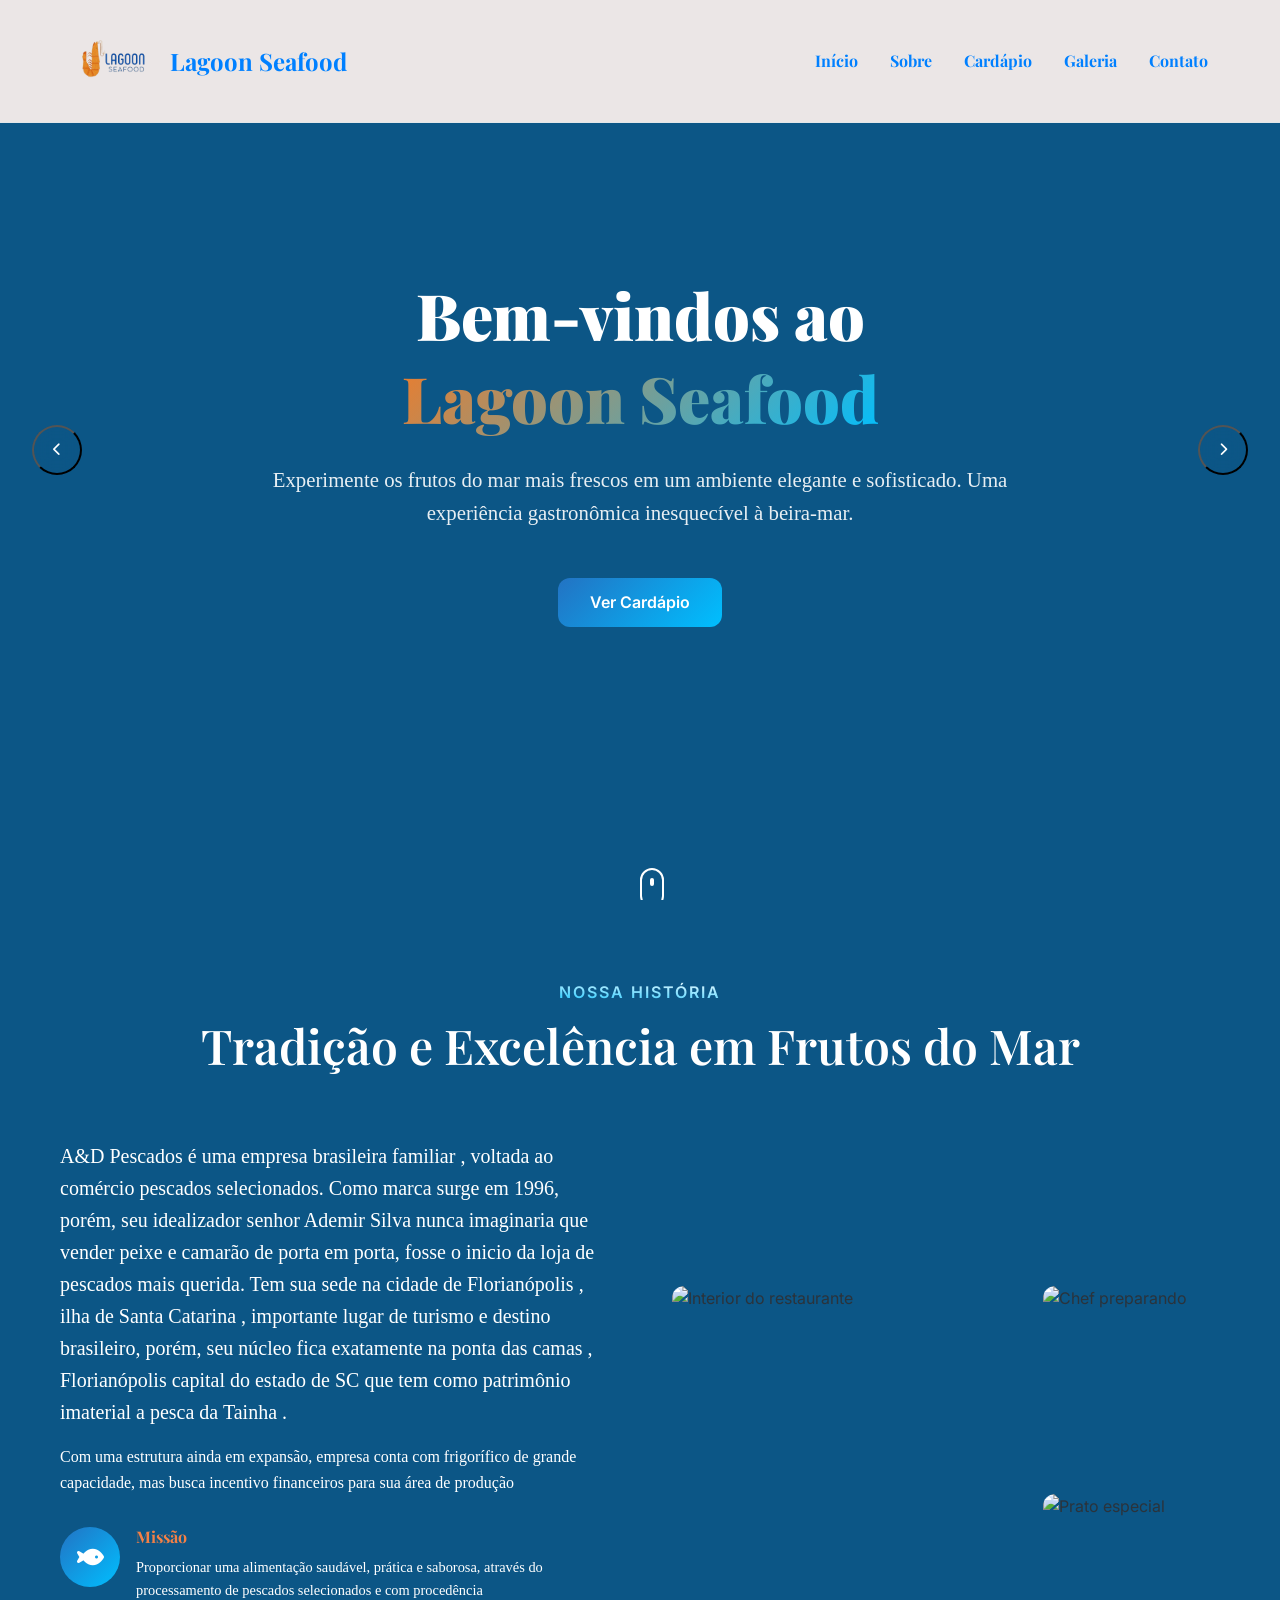
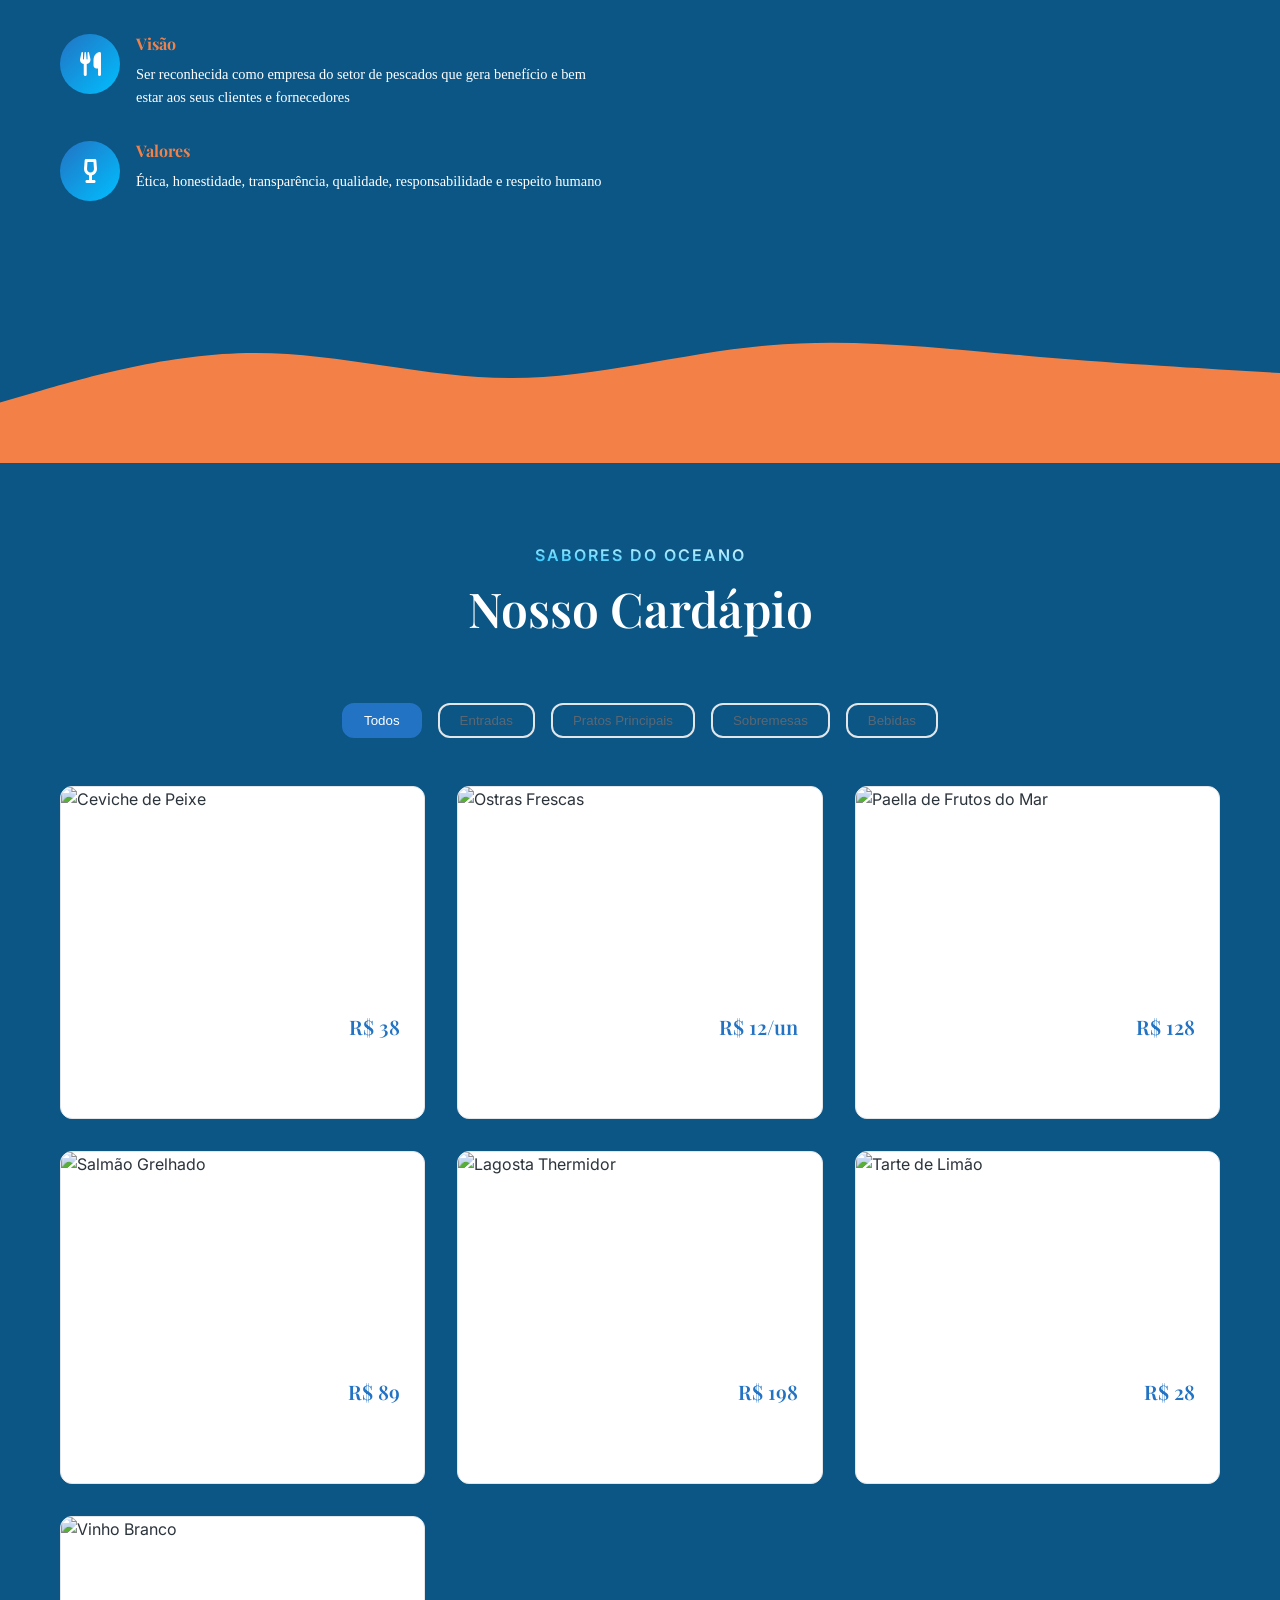
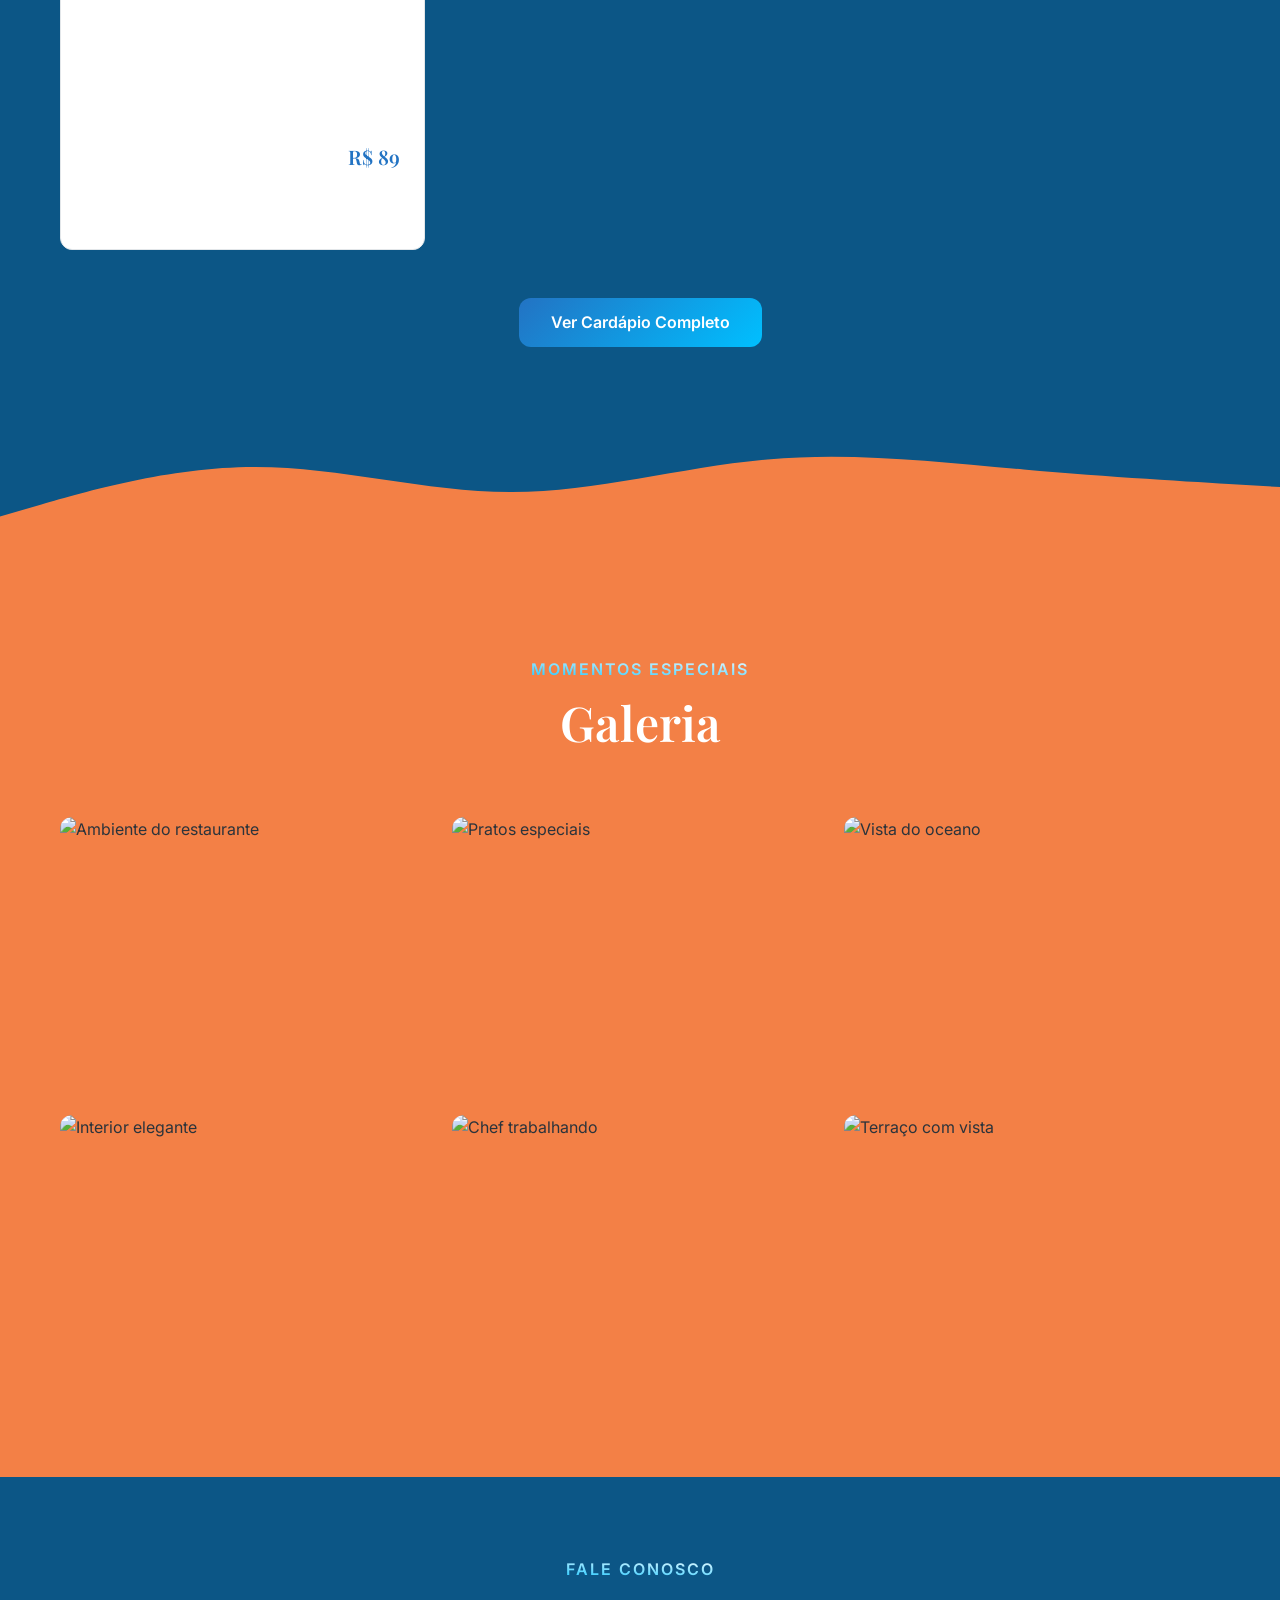
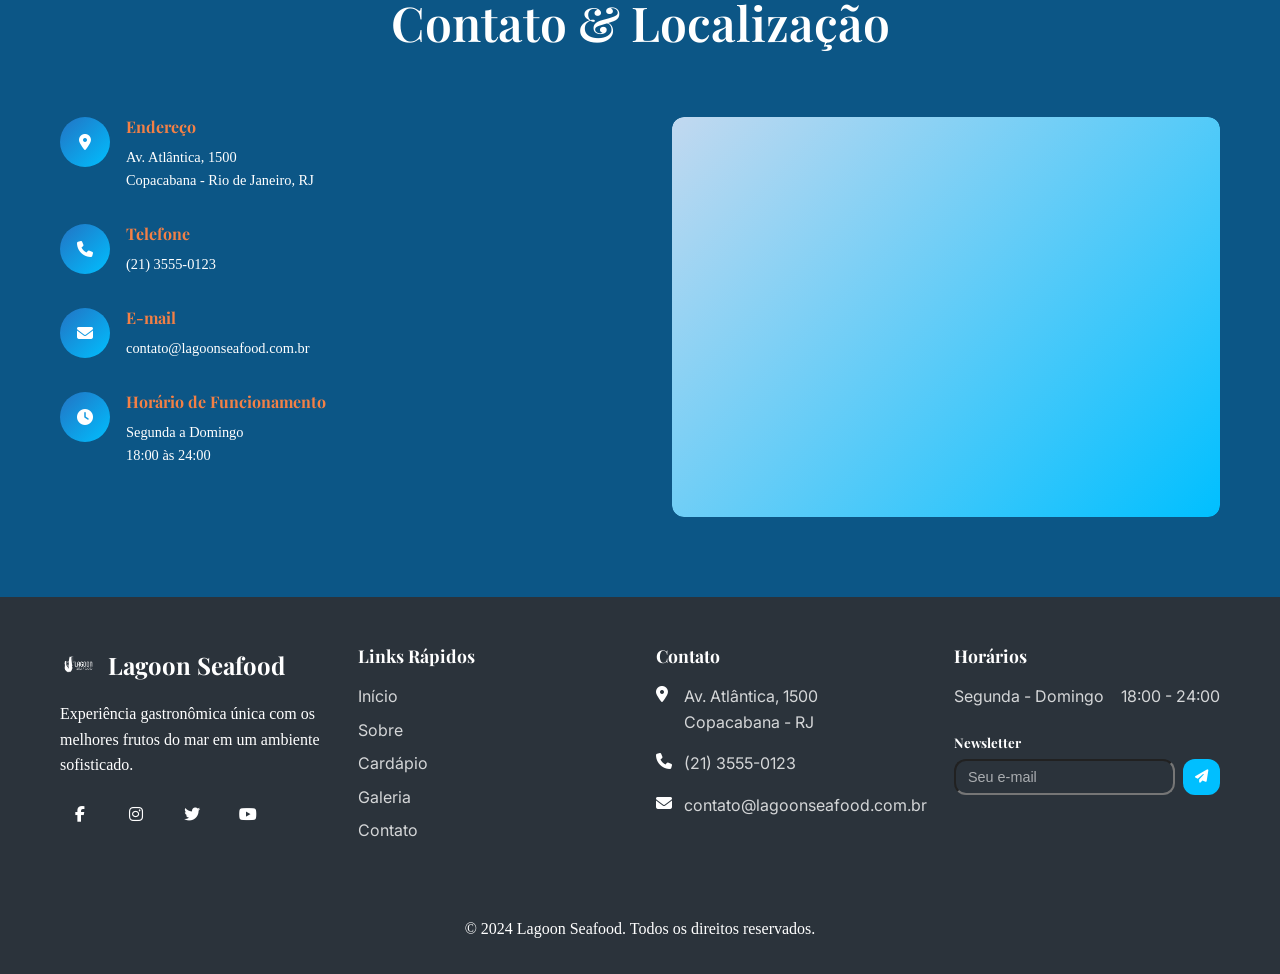
==== LagoonSeafood/index.html @ 52b64ce3 "Add files via upload" ====
<!DOCTYPE html>
<html lang="pt-BR">
<head>
    <meta charset="UTF-8">
    <meta name="viewport" content="width=device-width, initial-scale=1.0">
    <title>Lagoon Seafood - Restaurante de Frutos do Mar</title>
    <meta name="description" content="Lagoon Seafood - Os melhores frutos do mar frescos em um ambiente elegante e acolhedor.">
    
    <!-- Fonts -->
    <link rel="preconnect" href="https://fonts.googleapis.com">
    <link rel="preconnect" href="https://fonts.gstatic.com" crossorigin>
    <link href="https://fonts.googleapis.com/css2?family=Playfair+Display:wght@400;500;600;700&family=Inter:wght@300;400;500;600&display=swap" rel="stylesheet">
    
    <!-- Icons -->
    <link rel="stylesheet" href="https://cdnjs.cloudflare.com/ajax/libs/font-awesome/6.4.0/css/all.min.css">
    
    <!-- AOS Animation Library -->
    <link href="https://unpkg.com/aos@2.3.1/dist/aos.css" rel="stylesheet">
    
    <!-- Custom Styles -->
    <link rel="stylesheet" href="style.css">
</head>
<body>
    <!-- Loading Screen -->
    <div id="loading-screen">
        <div class="loading-content">
            <div class="loading-logo">
                <img src="LagoonLogo.png.png" alt="Lagoon Seafood">
            </div>
            <div class="loading-spinner"></div>
        </div>
    </div>

    <!-- Navigation -->
    <nav class="navbar" id="navbar">
        <div class="nav-container">
            <div class="nav-logo">
                <img src="LagoonLogo.png.png" alt="Lagoon Seafood">
                <span>Lagoon Seafood</span>
            </div>
            
            <ul class="nav-menu" id="nav-menu">
                <li class="nav-item">
                    <a href="#home" class="nav-link">Início</a>
                </li>
                <li class="nav-item">
                    <a href="#about" class="nav-link">Sobre</a>
                </li>
                <li class="nav-item">
                    <a href="#menu" class="nav-link">Cardápio</a>
                </li>
                <li class="nav-item">
                    <a href="#gallery" class="nav-link">Galeria</a>
                </li>
                <li class="nav-item">
                    <a href="#contact" class="nav-link">Contato</a>
                </li>
            
            </ul>
            
            <div class="hamburger" id="hamburger">
                <span class="bar"></span>
                <span class="bar"></span>
                <span class="bar"></span>
            </div>
        </div>
    </nav>

    <!-- Hero Section -->
    <section id="home" class="hero">
        <div class="hero-carousel">
            <div class="carousel-container">
              
                <div class="carousel-slide">
                    <div class="hero-bg" style="background-image: url('https://images.unsplash.com/photo-1519708227418-c8fd9a32b7a2?ixlib=rb-1.2.1&auto=format&fit=crop&w=1350&q=80')"></div>
                    <div class="hero-overlay"></div>
                </div>
                <div class="carousel-slide">
                    <div class="hero-bg" style="background-image: url('https://images.unsplash.com/photo-1414235077428-338989a2e8c0?ixlib=rb-4.0.3&auto=format&fit=crop&w=1920&q=80')"></div>
                    <div class="hero-overlay"></div>
                </div>
            </div>
            
            <div class="carousel-controls">
                <button class="carousel-btn prev-btn" id="prev-btn">
                    <i class="fas fa-chevron-left"></i>
                </button>
                <button class="carousel-btn next-btn" id="next-btn">
                    <i class="fas fa-chevron-right"></i>
                </button>
            </div>
            
            <div class="carousel-indicators">
                <span class="indicator active" data-slide="0"></span>
                <span class="indicator" data-slide="1"></span>
                <span class="indicator" data-slide="2"></span>
            </div>
        </div>
        
        <div class="hero-content">
            <div class="hero-text" data-aos="fade-up" data-aos-delay="200">
                <h1>Bem-vindos ao<br><span class="accent">Lagoon Seafood</span></h1>
                <p>Experimente os frutos do mar mais frescos em um ambiente elegante e sofisticado. Uma experiência gastronômica inesquecível à beira-mar.</p>
                <div class="hero-buttons">
                    <a href="#menu" class="btn btn-primary">Ver Cardápio</a>
                    </div>
            </div>
        </div>
        
        <div class="scroll-indicator" data-aos="fade-up" data-aos-delay="800">
            <div class="scroll-mouse">
                <div class="scroll-wheel"></div>
            </div>
        </div>
    </section>

    <!-- About Section -->
    <section id="about" class="about-section">
        <div class="container">
            <div class="section-header" data-aos="fade-up">
                <span class="section-subtitle">Nossa História</span>
                <h2>Tradição e Excelência em Frutos do Mar</h2>
            </div>
            
            <div class="about-content">
                <div class="about-text" data-aos="fade-right">
                    <p class="lead">A&D Pescados é uma empresa brasileira familiar , voltada ao comércio pescados
selecionados. Como marca surge em 1996, porém, seu idealizador senhor Ademir
Silva nunca imaginaria que vender peixe e camarão de porta em porta, fosse o
inicio da loja de pescados mais querida. Tem sua sede na cidade de Florianópolis ,
ilha de Santa Catarina , importante lugar de turismo e destino brasileiro, porém,
seu núcleo fica exatamente na ponta das camas , Florianópolis capital do estado de
SC que tem como patrimônio imaterial a pesca da Tainha .</p>
                    
                    <p>Com uma estrutura ainda em expansão, empresa conta com frigorífico de grande
capacidade, mas busca incentivo financeiros para sua área de produção</p>
                    
                    <div class="about-features">
                        <div class="feature-item">
                            <div class="feature-icon">
                                <i class="fas fa-fish"></i>
                            </div>
                            <div class="feature-content">
                                <h4>Missão</h4>
                                <p>Proporcionar uma alimentação saudável, prática e saborosa, através do processamento de pescados
selecionados e com procedência</p>
                            </div>
                        </div>

                        
                        
                        <div class="feature-item">
                            <div class="feature-icon">
                                <i class="fas fa-utensils"></i>
                            </div>
                            <div class="feature-content">
                                <h4>Visão</h4>
                                <p>Ser reconhecida como empresa do setor de pescados que gera benefício e bem estar aos seus clientes e
fornecedores</p>
                            </div>
                        </div>
                        
                        <div class="feature-item">
                            <div class="feature-icon">
                                <i class="fas fa-wine-glass-alt"></i>
                            </div>
                            <div class="feature-content">
                                <h4>Valores</h4>
                                <p>Ética, honestidade, transparência, qualidade, responsabilidade e respeito humano</p>
                            </div>
                        </div>
                    </div>
                </div>
                
                
                <div class="about-images" data-aos="fade-left">
                    <div class="image-grid">
                        <div class="image-item large">
                            <img src="https://images.unsplash.com/photo-1517248135467-4c7edcad34c4?ixlib=rb-4.0.3&auto=format&fit=crop&w=600&q=80" alt="Interior do restaurante">
                        </div>
                        <div class="image-item">
                            <img src="https://images.unsplash.com/photo-1571091718767-18b5b1457add?ixlib=rb-4.0.3&auto=format&fit=crop&w=400&q=80" alt="Chef preparando">
                        </div>
                        <div class="image-item">
                            <img src="https://images.unsplash.com/photo-1544025162-d76694265947?ixlib=rb-4.0.3&auto=format&fit=crop&w=400&q=80" alt="Prato especial">
                        </div>
                    </div>
                </div>
            </div>
        </div>
    </section>


    <div class="wave-container">
    <svg xmlns="http://www.w3.org/2000/svg" viewBox="0 0 1440 320" preserveAspectRatio="none">
        <path fill="#0c5686" fill-opacity="1" d="M0,192L48,197.3C96,203,192,213,288,229.3C384,245,480,267,576,250.7C672,235,768,181,864,181.3C960,181,1056,235,1152,234.7C1248,235,1344,181,1392,154.7L1440,128L1440,320L1392,320C1344,320,1248,320,1152,320C1056,320,960,320,864,320C768,320,672,320,576,320C480,320,384,320,288,320C192,320,96,320,48,320L0,320Z"></path>
    </svg>
</div>
    <!-- Menu Section -->
    <section id="menu" class="menu-section">
        <div class="container">
            <div class="section-header" data-aos="fade-up">
                <span class="section-subtitle">Sabores do Oceano</span>
                <h2>Nosso Cardápio</h2>
            </div>
            
            <div class="menu-filters" data-aos="fade-up" data-aos-delay="200">
                <button class="filter-btn active" data-filter="all">Todos</button>
                <button class="filter-btn" data-filter="appetizers">Entradas</button>
                <button class="filter-btn" data-filter="mains">Pratos Principais</button>
                <button class="filter-btn" data-filter="desserts">Sobremesas</button>
                <button class="filter-btn" data-filter="drinks">Bebidas</button>
            </div>
            
            <div class="menu-grid" id="menu-grid">
                <!-- Entradas -->
                <div class="menu-item" data-category="appetizers" data-aos="fade-up">
                    <div class="menu-image">
                        <img src="https://images.unsplash.com/photo-1565299624946-b28f40a0ca4b?ixlib=rb-4.0.3&auto=format&fit=crop&w=400&q=80" alt="Ceviche de Peixe">
                    </div>
                    <div class="menu-content">
                        <div class="menu-header">
                            <h3>Ceviche de Peixe</h3>
                            <span class="price">R$ 38</span>
                        </div>
                        <p>Peixe fresco marinado em limão, cebola roxa, pimenta e coentro</p>
                    </div>
                </div>
                
                <div class="menu-item" data-category="appetizers" data-aos="fade-up" data-aos-delay="100">
                    <div class="menu-image">
                        <img src="https://images.unsplash.com/photo-1559847844-5315695dadae?ixlib=rb-4.0.3&auto=format&fit=crop&w=400&q=80" alt="Ostras Frescas">
                    </div>
                    <div class="menu-content">
                        <div class="menu-header">
                            <h3>Ostras Frescas</h3>
                            <span class="price">R$ 12/un</span>
                        </div>
                        <p>Ostras selecionadas servidas com molho mignonette e limão</p>
                    </div>
                </div>
                
                <!-- Pratos Principais -->
                <div class="menu-item" data-category="mains" data-aos="fade-up" data-aos-delay="200">
                    <div class="menu-image">
                        <img src="https://images.unsplash.com/photo-1558618047-3c8c76ca7d13?ixlib=rb-4.0.3&auto=format&fit=crop&w=400&q=80" alt="Paella de Frutos do Mar">
                    </div>
                    <div class="menu-content">
                        <div class="menu-header">
                            <h3>Paella de Frutos do Mar</h3>
                            <span class="price">R$ 128</span>
                        </div>
                        <p>Arroz bomba com camarões, lulas, mexilhões e açafrão</p>
                    </div>
                </div>
                
                <div class="menu-item" data-category="mains" data-aos="fade-up" data-aos-delay="300">
                    <div class="menu-image">
                        <img src="https://images.unsplash.com/photo-1535399831218-d5bd36d1a6b3?ixlib=rb-4.0.3&auto=format&fit=crop&w=400&q=80" alt="Salmão Grelhado">
                    </div>
                    <div class="menu-content">
                        <div class="menu-header">
                            <h3>Salmão Grelhado</h3>
                            <span class="price">R$ 89</span>
                        </div>
                        <p>Salmão fresco grelhado com risotto de limão siciliano e aspargos</p>
                    </div>
                </div>
                
                <div class="menu-item" data-category="mains" data-aos="fade-up" data-aos-delay="400">
                    <div class="menu-image">
                        <img src="https://images.unsplash.com/photo-1632778149955-e80f8ceca2e8?ixlib=rb-4.0.3&auto=format&fit=crop&w=400&q=80" alt="Lagosta Thermidor">
                    </div>
                    <div class="menu-content">
                        <div class="menu-header">
                            <h3>Lagosta Thermidor</h3>
                            <span class="price">R$ 198</span>
                        </div>
                        <p>Lagosta gratinada com molho cremoso de conhaque e queijo gruyère</p>
                    </div>
                </div>
                
                <!-- Sobremesas -->
                <div class="menu-item" data-category="desserts" data-aos="fade-up" data-aos-delay="500">
                    <div class="menu-image">
                        <img src="https://images.unsplash.com/photo-1551024506-0bccd828d307?ixlib=rb-4.0.3&auto=format&fit=crop&w=400&q=80" alt="Tarte de Limão">
                    </div>
                    <div class="menu-content">
                        <div class="menu-header">
                            <h3>Tarte de Limão</h3>
                            <span class="price">R$ 28</span>
                        </div>
                        <p>Torta crocante com creme de limão e merengue italiano</p>
                    </div>
                </div>
                
                <!-- Bebidas -->
                <div class="menu-item" data-category="drinks" data-aos="fade-up" data-aos-delay="600">
                    <div class="menu-image">
                        <img src="https://images.unsplash.com/photo-1587223962930-cb7f31384c19?ixlib=rb-4.0.3&auto=format&fit=crop&w=400&q=80" alt="Vinho Branco">
                    </div>
                    <div class="menu-content">
                        <div class="menu-header">
                            <h3>Vinho Branco Seleção</h3>
                            <span class="price">R$ 89</span>
                        </div>
                        <p>Seleção especial de vinhos brancos que harmonizam perfeitamente</p>
                    </div>
                </div>
            </div>
            
            <div class="menu-cta" data-aos="fade-up" data-aos-delay="700">
                <a href="#" class="btn btn-primary">Ver Cardápio Completo</a>
            </div>
        </div>
    </section>

     <!-- Ondas no final do site (antes do footer) -->
<div class="wave-container">
    <svg xmlns="http://www.w3.org/2000/svg" viewBox="0 0 1440 320" preserveAspectRatio="none">
        <path fill="#0c5686" fill-opacity="1" d="M0,192L48,197.3C96,203,192,213,288,229.3C384,245,480,267,576,250.7C672,235,768,181,864,181.3C960,181,1056,235,1152,234.7C1248,235,1344,181,1392,154.7L1440,128L1440,320L1392,320C1344,320,1248,320,1152,320C1056,320,960,320,864,320C768,320,672,320,576,320C480,320,384,320,288,320C192,320,96,320,48,320L0,320Z"></path>
    </svg>
</div>

    <!-- Gallery Section -->
    <section id="gallery" class="gallery-section">
        <div class="container">
            <div class="section-header" data-aos="fade-up">
                <span class="section-subtitle">Momentos Especiais</span>
                <h2>Galeria</h2>
            </div>
            
            <div class="gallery-grid" data-aos="fade-up" data-aos-delay="200">
                <div class="gallery-item" data-aos="zoom-in" data-aos-delay="100">
                    <img src="https://images.unsplash.com/photo-1414235077428-338989a2e8c0?ixlib=rb-4.0.3&auto=format&fit=crop&w=400&q=80" alt="Ambiente do restaurante">
                    <div class="gallery-overlay">
                        <i class="fas fa-search-plus"></i>
                    </div>
                </div>
                
                <div class="gallery-item" data-aos="zoom-in" data-aos-delay="200">
                    <img src="https://images.unsplash.com/photo-1551218808-94e220e084d2?ixlib=rb-4.0.3&auto=format&fit=crop&w=400&q=80" alt="Pratos especiais">
                    <div class="gallery-overlay">
                        <i class="fas fa-search-plus"></i>
                    </div>
                </div>
                
                <div class="gallery-item" data-aos="zoom-in" data-aos-delay="300">
                    <img src="https://images.unsplash.com/photo-1559329007-40df8cd54bbd?ixlib=rb-4.0.3&auto=format&fit=crop&w=400&q=80" alt="Vista do oceano">
                    <div class="gallery-overlay">
                        <i class="fas fa-search-plus"></i>
                    </div>
                </div>
                
                <div class="gallery-item" data-aos="zoom-in" data-aos-delay="400">
                    <img src="https://images.unsplash.com/photo-1517248135467-4c7edcad34c4?ixlib=rb-4.0.3&auto=format&fit=crop&w=400&q=80" alt="Interior elegante">
                    <div class="gallery-overlay">
                        <i class="fas fa-search-plus"></i>
                    </div>
                </div>
                
                <div class="gallery-item" data-aos="zoom-in" data-aos-delay="500">
                    <img src="https://images.unsplash.com/photo-1544025162-d76694265947?ixlib=rb-4.0.3&auto=format&fit=crop&w=400&q=80" alt="Chef trabalhando">
                    <div class="gallery-overlay">
                        <i class="fas fa-search-plus"></i>
                    </div>
                </div>
                
                <div class="gallery-item" data-aos="zoom-in" data-aos-delay="600">
                    <img src="https://images.unsplash.com/photo-1571091718767-18b5b1457add?ixlib=rb-4.0.3&auto=format&fit=crop&w=400&q=80" alt="Terraço com vista">
                    <div class="gallery-overlay">
                        <i class="fas fa-search-plus"></i>
                    </div>
                </div>
            </div>
        </div>
    </section>

    <!-- Contact & Reservation Section -->
    <section id="contact" class="contact-section">
        <div class="container">
            <div class="section-header" data-aos="fade-up">
                <span class="section-subtitle">Fale Conosco</span>
                <h2>Contato & Localização</h2>
            </div>
            
            <div class="contact-content">
                <div class="contact-info" data-aos="fade-right">
                    <div class="info-item">
                        <div class="info-icon">
                            <i class="fas fa-map-marker-alt"></i>
                        </div>
                        <div class="info-content">
                            <h4>Endereço</h4>
                            <p>Av. Atlântica, 1500<br>Copacabana - Rio de Janeiro, RJ</p>
                        </div>
                    </div>
                    
                    <div class="info-item">
                        <div class="info-icon">
                            <i class="fas fa-phone"></i>
                        </div>
                        <div class="info-content">
                            <h4>Telefone</h4>
                            <p>(21) 3555-0123</p>
                        </div>
                    </div>
                    
                    <div class="info-item">
                        <div class="info-icon">
                            <i class="fas fa-envelope"></i>
                        </div>
                        <div class="info-content">
                            <h4>E-mail</h4>
                            <p>contato@lagoonseafood.com.br</p>
                        </div>
                    </div>
                    
                    <div class="info-item">
                        <div class="info-icon">
                            <i class="fas fa-clock"></i>
                        </div>
                        <div class="info-content">
                            <h4>Horário de Funcionamento</h4>
                            <p>Segunda a Domingo<br>18:00 às 24:00</p>
                        </div>
                    </div>
                </div>
                
                <div class="contact-map" data-aos="fade-left">
                    <div id="map"></div>
                </div>
            </div>
        </div>
    </section>


    <!-- Footer -->
    <footer class="footer">
        <div class="container">
            <div class="footer-content">
                <div class="footer-section">
                    <div class="footer-logo">
                        <img src="LagoonLogo.png.png" alt="Lagoon Seafood">
                        <span>Lagoon Seafood</span>
                    </div>
                    <p>Experiência gastronômica única com os melhores frutos do mar em um ambiente sofisticado.</p>
                    <div class="social-links">
                        <a href="#" class="social-link"><i class="fab fa-facebook-f"></i></a>
                        <a href="#" class="social-link"><i class="fab fa-instagram"></i></a>
                        <a href="#" class="social-link"><i class="fab fa-twitter"></i></a>
                        <a href="#" class="social-link"><i class="fab fa-youtube"></i></a>
                    </div>
                </div>
                
                <div class="footer-section">
                    <h4>Links Rápidos</h4>
                    <ul>
                        <li><a href="#home">Início</a></li>
                        <li><a href="#about">Sobre</a></li>
                        <li><a href="#menu">Cardápio</a></li>
                        <li><a href="#gallery">Galeria</a></li>
                        <li><a href="#contact">Contato</a></li>
                    </ul>
                </div>
                
                <div class="footer-section">
                    <h4>Contato</h4>
                    <div class="contact-item">
                        <i class="fas fa-map-marker-alt"></i>
                        <span>Av. Atlântica, 1500<br>Copacabana - RJ</span>
                    </div>
                    <div class="contact-item">
                        <i class="fas fa-phone"></i>
                        <span>(21) 3555-0123</span>
                    </div>
                    <div class="contact-item">
                        <i class="fas fa-envelope"></i>
                        <span>contato@lagoonseafood.com.br</span>
                    </div>
                </div>
                
                <div class="footer-section">
                    <h4>Horários</h4>
                    <div class="hours-item">
                        <span class="day">Segunda - Domingo</span>
                        <span class="time">18:00 - 24:00</span>
                    </div>
                    <div class="newsletter">
                        <h5>Newsletter</h5>
                        <form class="newsletter-form">
                            <input type="email" placeholder="Seu e-mail">
                            <button type="submit"><i class="fas fa-paper-plane"></i></button>
                        </form>
                    </div>
                </div>
            </div>
            
            <div class="footer-bottom">
                <p>&copy; 2024 Lagoon Seafood. Todos os direitos reservados.</p>
            </div>
        </div>
    </footer>

    <!-- Lightbox Modal -->
    <div id="lightbox-modal" class="lightbox-modal">
        <div class="lightbox-content">
            <span class="lightbox-close">&times;</span>
            <img id="lightbox-image" src="" alt="">
            <div class="lightbox-nav">
                <button class="lightbox-prev">&#10094;</button>
                <button class="lightbox-next">&#10095;</button>
            </div>
        </div>
    </div>

    <!-- Scripts -->
    <script src="https://unpkg.com/aos@2.3.1/dist/aos.js"></script>
    <script src="script.js"></script>
    
</body>
</html>
---- LagoonSeafood/style.css ----
/* CSS Custom Properties */
:root {
    /* Colors */
    --primary: 210 70% 45%; /* Deep Ocean Blue */
    --primary-dark: 210 80% 35%;
    --primary-light: 210 60% 85%;
    --secondary: 195 100% 50%; /* Aqua */
    --accent: 25 85% 55%; /* Coral */
    --background: 210 11% 98%; /* #F5F7FA */
    --surface: 0 0% 100%; /* Pure White */
    --text-primary: 210 15% 20%; /* Dark Blue Gray */
    --text-secondary: 210 10% 40%;
    --text-muted: 210 8% 60%;
    --border: 210 15% 90%;
    --shadow: 210 25% 15%;
    
    /* Typography */
    --font-primary: 'Playfair Display', serif;
    --font-secondary: 'Inter', sans-serif;
    
    /* Spacing */
    --container-max-width: 1200px;
    --section-padding: 80px;
    --border-radius: 12px;
    --border-radius-lg: 24px;
    
    /* Transitions */
    --transition: all 0.3s cubic-bezier(0.4, 0, 0.2, 1);
    --transition-slow: all 0.6s cubic-bezier(0.4, 0, 0.2, 1);
    
    /* Shadows */
    --shadow-sm: 0 2px 8px hsla(var(--shadow), 0.1);
    --shadow-md: 0 4px 16px hsla(var(--shadow), 0.15);
    --shadow-lg: 0 8px 32px hsla(var(--shadow), 0.2);
    --shadow-xl: 0 16px 64px hsla(var(--shadow), 0.25);
}

/* Reset and Base Styles */
* {
    margin: 0;
    padding: 0;
    box-sizing: border-box;
}

html {
    scroll-behavior: smooth;
    font-size: 16px;
}

body {
    font-family: var(--font-secondary);
    line-height: 1.6;
    color: hsl(var(--text-primary));
    background-color: hsl(var(--background));
    overflow-x: hidden;
}

.container {
    max-width: var(--container-max-width);
    margin: 0 auto;
    padding: 0 20px;
}

/* Typography */
h1, h2, h3, h4, h5, h6 {
    font-family: var(--font-primary);
    line-height: 1.3;
    color: white;
    margin-bottom: 1rem;
}

h1 {
    font-size: clamp(2.5rem, 5vw, 4rem);
    font-weight: 1000;
}

h2 {
    font-size: clamp(2rem, 4vw, 3rem);
    font-weight: 600;
}

h3 {
    font-size: clamp(1.5rem, 3vw, 2rem);
    font-weight: 600;
}

p {
    margin-bottom: 1rem;
    color: white;
    font-family: sadi sans;

}

.lead {
    font-size: 1.25rem;
    font-weight: 500;
    color: white;
}

/* Buttons */
.btn {
    display: inline-flex;
    align-items: center;
    justify-content: center;
    padding: 12px 32px;
    border: none;
    border-radius: var(--border-radius);
    font-weight: 600;
    text-decoration: none;
    text-align: center;
    cursor: pointer;
    transition: var(--transition);
    position: relative;
    overflow: hidden;
    min-width: 140px;
}

.btn-primary {
    background: linear-gradient(135deg, hsl(var(--primary)) 0%, hsl(var(--secondary)) 100%);
    color: white;
    box-shadow: var(--shadow-md);
}

.btn-primary:hover {
    transform: translateY(-2px);
    box-shadow: var(--shadow-lg);
}

.btn-outline {
    background: transparent;
    color: hsl(var(--primary));
    border: 2px solid hsl(var(--primary));
}

.btn-outline:hover {
    background: hsl(var(--primary));
    color: white;
    transform: translateY(-2px);
}

.btn-full {
    width: 100%;
}

/* Loading Screen */
#loading-screen {
    position: fixed;
    top: 0;
    left: 0;
    width: 100%;
    height: 100%;
    background: hsl(var(--surface));
    display: flex;
    justify-content: center;
    align-items: center;
    z-index: 9999;
    transition: opacity 0.5s ease, visibility 0.5s ease;
}

#loading-screen.hidden {
    opacity: 0;
    visibility: hidden;
}

.loading-content {
    text-align: center;
}

.loading-logo img {
    width: 80px;
    height: 80px;
    margin-bottom: 20px;
    animation: pulse 2s infinite;
}

.loading-spinner {
    width: 40px;
    height: 40px;
    border: 4px solid hsl(var(--primary-light));
    border-top: 4px solid hsl(var(--primary));
    border-radius: 50%;
    animation: spin 1s linear infinite;
    margin: 0 auto;
}

@keyframes spin {
    0% { transform: rotate(0deg); }
    100% { transform: rotate(360deg); }
}

@keyframes pulse {
    0%, 100% { opacity: 1; }
    50% { opacity: 0.7; }
}

/* Navigation */
.navbar {
    position: fixed;
    top: 0;
    left: 0;
    width: 100%;
    background: hsla(var(--surface), 0.95);
    backdrop-filter: blur(10px);
    z-index: 1000;
    transition: var(--transition);
    border-bottom: 1px solid hsl(var(--border));
    background-color: rgb(235, 230, 230);
}

.navbar.scrolled {
    box-shadow: var(--shadow-md);
}

.nav-container {
    display: flex;
    justify-content: space-between;
    align-items: center;
    padding: 1rem 2rem;
    max-width: var(--container-max-width);
    margin: 0 auto;
}

.nav-logo {
    display: flex;
    align-items: center;
    gap: 0.5rem;
    font-family: var(--font-primary);
    font-size: 1.5rem;
    font-weight: 700;
    color: hsl(210deg 100% 50%);
}

.nav-logo img {
    width: 90px;
    height: 90px;
}

.nav-menu {
    display: flex;
    list-style: none;
    gap: 2rem;
    align-items: center;
}

.nav-link {
    text-decoration: none;
    color:hsl(210deg 100% 50%);
    font-weight: 700;
    transition: var(--transition);
    position: relative;
    font-family: var(--font-primary);

}

.nav-link:hover {
    color: hsl(var(--primary));
}

.nav-link::after {
    content: '';
    position: absolute;
    bottom: -5px;
    left: 0;
    width: 0;
    height: 2px;
    background: hsl(var(--primary));
    transition: var(--transition);
}

.nav-link:hover::after {
    width: 100%;
}

.nav-cta {
    background: linear-gradient(135deg, hsl(var(--primary)) 0%, hsl(var(--secondary)) 100%);
    color: white !important;
    padding: 8px 20px;
    border-radius: var(--border-radius);
}

.nav-cta:hover {
    transform: translateY(-2px);
    box-shadow: var(--shadow-md);
}

.nav-cta::after {
    display: none;
}

.hamburger {
    display: none;
    flex-direction: column;
    cursor: pointer;
    gap: 4px;
}

.bar {
    width: 25px;
    height: 3px;
    background: hsl(var(--text-primary));
    transition: var(--transition);
}

/* Hero Section */
.hero {
    position: relative;
    height: 100vh;
    overflow: hidden;
    display: flex;
    align-items: center;
    justify-content: center;
}

.hero-carousel {
    position: absolute;
    top: 0;
    left: 0;
    width: 100%;
    height: 100%;
}

.carousel-container {
    position: relative;
    width: 100%;
    height: 100%;
}

.carousel-slide {
    position: absolute;
    top: 0;
    left: 0;
    width: 100%;
    height: 100%;
    opacity: 0;
    transition: opacity 1s ease-in-out;
}

.carousel-slide.active {
    opacity: 1;
}

.hero-bg {
    width: 100%;
    height: 100%;
    background-size: cover;
    background-position: center;
    background-repeat: no-repeat;
}

.hero-overlay {
    position: absolute;
    top: 0;
    left: 0;
    width: 100%;
    height: 100%;
    background: linear-gradient(
        135deg,
        hsla(var(--primary), 0.7) 0%,
        hsla(var(--secondary), 0.5) 100%
    );
}

.hero-content {
    position: relative;
    z-index: 2;
    text-align: center;
    color: white;
    max-width: 800px;
    padding: 0 2rem;
}

.hero-text h1 {
    color: white;
    margin-bottom: 1.5rem;
}

.hero-text .accent {
    background: linear-gradient(135deg, hsl(var(--accent)) 0%, hsl(var(--secondary)) 100%);
    -webkit-background-clip: text;
    -webkit-text-fill-color: transparent;
    background-clip: text;
}

.hero-text p {
    font-size: 1.30rem;
    margin-bottom: 3rem;
    color: rgba(255, 255, 255, 0.9);
    
}

.hero-buttons {
    display: flex;
    gap: 1rem;
    justify-content: center;
    flex-wrap: wrap;
}

.carousel-controls {
    position: absolute;
    top: 50%;
    transform: translateY(-50%);
    width: 100%;
    display: flex;
    justify-content: space-between;
    padding: 0 2rem;
    z-index: 3;
}

.carousel-btn {
    background: hsla(var(--surface), 0.2);
    border: 2px solid hsla(255, 255, 255, 0.3);
    color: white;
    width: 50px;
    height: 50px;
    border-radius: 50%;
    display: flex;
    align-items: center;
    justify-content: center;
    cursor: pointer;
    transition: var(--transition);
    backdrop-filter: blur(10px);
}

.carousel-btn:hover {
    background: hsla(var(--surface), 0.3);
    border-color: hsla(255, 255, 255, 0.5);
    transform: scale(1.1);
}



.indicator {
    width: 12px;
    height: 12px;
    border-radius: 50%;
    background: hsla(255, 255, 255, 0.5);
    cursor: pointer;
    transition: var(--transition);
}

.indicator.active {
    background: white;
    transform: scale(1.2);
}

.scroll-indicator {
    position: absolute;
    bottom: 2rem;
    left: 50%;
    transform: translateX(-50%);
    color: white;
    text-align: center;
    z-index: 3;
}

.scroll-mouse {
    width: 24px;
    height: 40px;
    border: 2px solid white;
    border-radius: 12px;
    margin: 0 auto 0.5rem;
    position: fixed;
}

.scroll-wheel {
    width: 4px;
    height: 8px;
    background: white;
    border-radius: 2px;
    position: absolute;
    top: 8px;
    left: 50%;
    transform: translateX(-50%);
    animation: scroll 2s infinite;
}

@keyframes scroll {
    0%, 20% { transform: translateX(-50%) translateY(0); opacity: 1; }
    100% { transform: translateX(-50%) translateY(16px); opacity: 0; }
}

/* Section Styles */
section {
    padding: var(--section-padding) 0;
 background-color: #0c5686;
    
}


.section-header {
    text-align: center;
    margin-bottom: 4rem;
    
}

.section-subtitle {
    display: inline-block;
    background: linear-gradient(183deg, hsl(184deg 0% 100%) 0%, hsl(var(--secondary)) 100%);
    -webkit-background-clip: text;
    -webkit-text-fill-color: transparent;
    background-clip: text;
    font-weight: 600;
    font-size: 1rem;
    text-transform: uppercase;
    letter-spacing: 2px;
    margin-bottom: 0.5rem;
}


/* About Section */
.about-content {
    display: grid;
    grid-template-columns: 1fr 1fr;
    gap: 4rem;
    align-items: center;
    
}

.about-features {
    margin-top: 2rem;
}

.feature-item {
    display: flex;
    gap: 1rem;
    margin-bottom: 2rem;
}

.feature-icon {
    flex-shrink: 0;
    width: 60px;
    height: 60px;
    background: linear-gradient(135deg, hsl(var(--primary)) 0%, hsl(var(--secondary)) 100%);
    border-radius: 50%;
    display: flex;
    align-items: center;
    justify-content: center;
    color: white;
    font-size: 1.5rem;
}

.feature-content h4 {
    margin-bottom: 0.5rem;
    color: #f38046;
}

.feature-content p {
    margin: 0;
    font-size: 0.9rem;
}

.image-grid {
    display: grid;
    grid-template-columns: 2fr 1fr;
    grid-template-rows: 1fr 1fr;
    gap: 1rem;
    height: 400px;
}

.image-item {
    border-radius: var(--border-radius);
    overflow: hidden;
    box-shadow: var(--shadow-md);
    transition: var(--transition);
}

.image-item:hover {
    transform: translateY(-5px);
    box-shadow: var(--shadow-lg);
}

.image-item.large {
    grid-row: 1 / -1;
}

.image-item img {
    width: 100%;
    height: 100%;
    object-fit: cover;
}

/* Menu Section */
.menu-section {
    background: hsl(var(--surface));
    background-color: #0c5686;
}

.menu-filters {
    display: flex;
    justify-content: center;
    gap: 1rem;
    margin-bottom: 3rem;
    flex-wrap: wrap;
}

.filter-btn {
    background: transparent;
    border: 2px solid hsl(var(--border));
    color: hsl(var(--text-secondary));
    padding: 8px 20px;
    border-radius: var(--border-radius);
    cursor: pointer;
    transition: var(--transition);
    font-weight: 500;
}

.filter-btn.active,
.filter-btn:hover {
    background: hsl(var(--primary));
    border-color: hsl(var(--primary));
    color: white;
}

.menu-grid {
    display: grid;
    grid-template-columns: repeat(auto-fit, minmax(350px, 1fr));
    gap: 2rem;
    margin-bottom: 3rem;
}

.menu-item {
    background: hsl(var(--surface));
    border-radius: var(--border-radius);
    overflow: hidden;
    box-shadow: var(--shadow-sm);
    transition: var(--transition);
    border: 1px solid hsl(var(--border));
}

.menu-item:hover {
    transform: translateY(-5px);
    box-shadow: var(--shadow-md);
}

.menu-image {
    height: 200px;
    overflow: hidden;
}

.menu-image img {
    width: 100%;
    height: 100%;
    object-fit: cover;
    transition: var(--transition);
}

.menu-item:hover .menu-image img {
    transform: scale(1.05);
}

.menu-content {
    padding: 1.5rem;
}

.menu-header {
    display: flex;
    justify-content: space-between;
    align-items: flex-start;
    margin-bottom: 0.5rem;
}

.menu-header h3 {
    margin: 0;
    font-size: 1.25rem;
}

.price {
    font-family: var(--font-primary);
    font-size: 1.25rem;
    font-weight: 600;
    color: hsl(var(--primary));
    flex-shrink: 0;
}

.menu-content p {
    margin: 0;
    font-size: 0.9rem;
    line-height: 1.5;
}

.menu-cta {
    text-align: center;
}

/* Gallery Section */
.wave-container {
    width: 100%;
    overflow: hidden;
    line-height: 0;
    transform: rotate(180deg); /* Inverte a onda se necessário */
    background-color: #f38046;
}

.wave-container svg {
    position: relative;
    display: block;
    width: calc(100% + 1.3px);
    height: 150px; /* Ajuste a altura conforme necessário */
}

.wave-container .shape-fill {
    color: #000000; /* Cor da onda - ajuste para a cor do seu tema */
}
.gallery-section {
  background-color: #f38046; 
}

.gallery-grid {
    display: grid;
    grid-template-columns: repeat(auto-fit, minmax(300px, 1fr));
    gap: 1rem;
}

.gallery-item {
    position: relative;
    aspect-ratio: 4/3;
    border-radius: var(--border-radius);
    overflow: hidden;
    cursor: pointer;
    transition: var(--transition);
}

.gallery-item:hover {
    transform: scale(1.02);
}

.gallery-item img {
    width: 100%;
    height: 100%;
    object-fit: cover;
    transition: var(--transition);
}

.gallery-overlay {
    position: absolute;
    top: 0;
    left: 0;
    width: 100%;
    height: 100%;
    background: hsla(var(--primary), 0.8);
    display: flex;
    align-items: center;
    justify-content: center;
    opacity: 0;
    transition: var(--transition);
}

.gallery-item:hover .gallery-overlay {
    opacity: 1;
}

.gallery-overlay i {
    color: white;
    font-size: 2rem;
}

.contact-section{
    background-color:#0c5686


}

/*azul #0c5686

/* Contact Section */
.contact-content {
    display: grid;
    grid-template-columns: 1fr 1fr;
    gap: 4rem;
}

.info-item {
    display: flex;
    gap: 1rem;
    margin-bottom: 2rem;
}

.info-icon {
    flex-shrink: 0;
    width: 50px;
    height: 50px;
    background: linear-gradient(135deg, hsl(var(--primary)) 0%, hsl(var(--secondary)) 100%);
    border-radius: 50%;
    display: flex;
    align-items: center;
    justify-content: center;
    color: white;
}

.info-content h4 {
    margin-bottom: 0.5rem;
    color:  #f38046;
}

.info-content p {
    margin: 0;
    font-size: 0.9rem;
}

.contact-map {
    border-radius: var(--border-radius);
    overflow: hidden;
    box-shadow: var(--shadow-md);
    height: 400px;
}

#map {
    width: 100%;
    height: 100%;
    background: linear-gradient(135deg, hsl(var(--primary-light)) 0%, hsl(var(--secondary)) 100%);
    display: flex;
    align-items: center;
    justify-content: center;
    color: hsl(var(--primary));
    font-size: 1.2rem;
    font-weight: 600;
}

/* Reservation Section */
.reservation-section {
    background: linear-gradient(135deg, hsl(var(--primary)) 0%, hsl(var(--secondary)) 100%);
    color: white;
}

.reservation-content {
    max-width: 600px;
    margin: 0 auto;
    text-align: center;
}

.reservation-text {
    margin-bottom: 3rem;
}

.reservation-text h2 {
    color: white;
    margin-bottom: 1rem;
}

.reservation-text p {
    color: rgba(255, 255, 255, 0.9);
    font-size: 1.1rem;
}

.reservation-form {
    background: hsla(var(--surface), 0.1);
    padding: 2rem;
    border-radius: var(--border-radius-lg);
    backdrop-filter: blur(10px);
    border: 1px solid hsla(255, 255, 255, 0.2);
}

.form-row {
    display: grid;
    grid-template-columns: 1fr 1fr;
    gap: 1rem;
    margin-bottom: 1rem;
}

.form-group {
    margin-bottom: 1rem;
}

.form-group input,
.form-group select,
.form-group textarea {
    width: 100%;
    padding: 12px 16px;
    border: 2px solid hsla(255, 255, 255, 0.2);
    border-radius: var(--border-radius);
    background: hsla(var(--surface), 0.1);
    color: white;
    font-size: 1rem;
    transition: var(--transition);
    backdrop-filter: blur(10px);
}

.form-group input::placeholder,
.form-group textarea::placeholder {
    color: rgba(255, 255, 255, 0.7);
}

.form-group input:focus,
.form-group select:focus,
.form-group textarea:focus {
    outline: none;
    border-color: white;
    background: hsla(var(--surface), 0.2);
}

.form-group select option {
    background: hsl(var(--primary));
    color: white;
}


/* Footer */
.footer {
    background: hsl(var(--text-primary));
    color: white;
    padding: 3rem 0 1rem;
}

.footer-content {
    display: grid;
    grid-template-columns: repeat(auto-fit, minmax(250px, 1fr));
    gap: 2rem;
    margin-bottom: 2rem;
}

.footer-logo {
    display: flex;
    align-items: center;
    gap: 0.5rem;
    font-family: var(--font-primary);
    font-size: 1.5rem;
    font-weight: 700;
    margin-bottom: 1rem;
}

.footer-logo img {
    width: 40px;
    height: 40px;
    filter: brightness(0) invert(1);
}

.footer-section h4 {
    color: white;
    margin-bottom: 1rem;
    font-size: 1.1rem;
}

.footer-section ul {
    list-style: none;
}

.footer-section ul li {
    margin-bottom: 0.5rem;
}

.footer-section ul li a {
    color: rgba(255, 255, 255, 0.8);
    text-decoration: none;
    transition: var(--transition);
}

.footer-section ul li a:hover {
    color: hsl(var(--secondary));
}

.social-links {
    display: flex;
    gap: 1rem;
    margin-top: 1rem;
}

.social-link {
    width: 40px;
    height: 40px;
    background: hsla(var(--primary), 0.8);
    border-radius: 50%;
    display: flex;
    align-items: center;
    justify-content: center;
    color: white;
    text-decoration: none;
    transition: var(--transition);
}

.social-link:hover {
    background: hsl(var(--secondary));
    transform: translateY(-2px);
}

.contact-item {
    display: flex;
    align-items: flex-start;
    gap: 0.5rem;
    margin-bottom: 1rem;
    color: rgba(255, 255, 255, 0.8);
}

.contact-item i {
    color: white;
    width: 20px;
    flex-shrink: 0;
    margin-top: 2px;
}

.hours-item {
    display: flex;
    justify-content: space-between;
    margin-bottom: 0.5rem;
    color: rgba(255, 255, 255, 0.8);
}

.newsletter {
    margin-top: 1.5rem;
}

.newsletter h5 {
    color: white;
    margin-bottom: 0.5rem;
}

.newsletter-form {
    display: flex;
    gap: 0.5rem;
}

.newsletter-form input {
    flex: 1;
    padding: 8px 12px;
    border: 1px solid hsla(255, 255, 255, 0.3);
    border-radius: var(--border-radius);
    background: hsla(var(--surface), 0.1);
    color: white;
    font-size: 0.9rem;
}

.newsletter-form input::placeholder {
    color: rgba(255, 255, 255, 0.6);
}

.newsletter-form button {
    background: hsl(var(--secondary));
    border: none;
    color: white;
    padding: 8px 12px;
    border-radius: var(--border-radius);
    cursor: pointer;
    transition: var(--transition);
}

.newsletter-form button:hover {
    background: hsl(var(--primary));
}

.footer-bottom {
    text-align: center;
    padding-top: 2rem;
    border-top: 1px solid hsla(255, 255, 255, 0.1);
    color: rgba(255, 255, 255, 0.6);
}

/* Lightbox Modal */
.lightbox-modal {
    display: none;
    position: fixed;
    top: 0;
    left: 0;
    width: 100%;
    height: 100%;
    background: rgba(0, 0, 0, 0.9);
    z-index: 10000;
    animation: fadeIn 0.3s ease;
}

.lightbox-modal.show {
    display: flex;
    align-items: center;
    justify-content: center;
}

.lightbox-content {
    position: relative;
    max-width: 90%;
    max-height: 90%;
}

.lightbox-close {
    position: absolute;
    top: -40px;
    right: 0;
    color: white;
    font-size: 2rem;
    cursor: pointer;
    transition: var(--transition);
}

.lightbox-close:hover {
    color: hsl(var(--secondary));
}

#lightbox-image {
    max-width: 100%;
    max-height: 80vh;
    border-radius: var(--border-radius);
}

.lightbox-nav {
    position: absolute;
    top: 50%;
    transform: translateY(-50%);
    width: 100%;
    display: flex;
    justify-content: space-between;
    padding: 0 20px;
}

.lightbox-prev,
.lightbox-next {
    background: hsla(0, 0, 0, 0.5);
    border: none;
    color: white;
    font-size: 1.5rem;
    padding: 10px 15px;
    border-radius: 50%;
    cursor: pointer;
    transition: var(--transition);
}

.lightbox-prev:hover,
.lightbox-next:hover {
    background: hsla(0, 0, 0, 0.8);
}

@keyframes fadeIn {
    from { opacity: 0; }
    to { opacity: 1; }
}

/* Responsive Design */
@media (max-width: 1024px) {
    :root {
        --section-padding: 60px;
        
    }
    
    .about-content,
    .contact-content {
        grid-template-columns: 1fr;
        gap: 2rem;
    }
    
    .hero-buttons {
        flex-direction: column;
        align-items: center;
    }
    
    .menu-grid {
        grid-template-columns: repeat(auto-fit, minmax(300px, 1fr));
    }
}

@media (max-width: 768px) {
    .nav-menu {
        position: fixed;
        top: 100%;
        left: 0;
        width: 100%;
        background: hsl(var(--surface));
        flex-direction: column;
        padding: 2rem;
        box-shadow: var(--shadow-lg);
        transform: translateY(-100%);
        opacity: 0;
        visibility: hidden;
        transition: var(--transition);
    }
    
    .nav-menu.active {
        transform: translateY(0);
        opacity: 1;
        visibility: visible;
    }
    
    .hamburger {
        display: flex;
    }
    
    .hamburger.active .bar:nth-child(1) {
        transform: rotate(45deg) translate(5px, 5px);
    }
    
    .hamburger.active .bar:nth-child(2) {
        opacity: 0;
    }
    
    .hamburger.active .bar:nth-child(3) {
        transform: rotate(-45deg) translate(7px, -6px);
    }
    
    .form-row {
        grid-template-columns: 1fr;
    }
    
    .carousel-controls {
        display: none;
    }
    
    .image-grid {
        grid-template-columns: 1fr;
        grid-template-rows: repeat(3, 200px);
    }
    
    .image-item.large {
        grid-row: 1;
    }
    
    .gallery-grid {
        grid-template-columns: 1fr;
    }
}

@media (max-width: 480px) {
    .container {
        padding: 0 15px;
    }
    
    .nav-container {
        padding: 1rem 15px;
    }
    
    .hero-content {
        padding: 0 1rem;
    }
    
    .menu-grid {
        grid-template-columns: 1fr;
    }
    
    .menu-filters {
        flex-direction: column;
        align-items: center;
    }
    
    .reservation-form {
        padding: 1.5rem;
    }
}

/* Menu Filter Animation */
.menu-item {
    transition: all 0.3s ease;
}

.menu-item.hidden {
    opacity: 0;
    transform: scale(0.8);
    pointer-events: none;
}

/* Scroll Animations */
@media (prefers-reduced-motion: no-preference) {
    [data-aos] {
        opacity: 0;
        transform: translateY(30px);
        transition: opacity 0.8s ease, transform 0.8s ease;
    }
    
    [data-aos].aos-animate {
        opacity: 1;
        transform: translateY(0);
    }
}
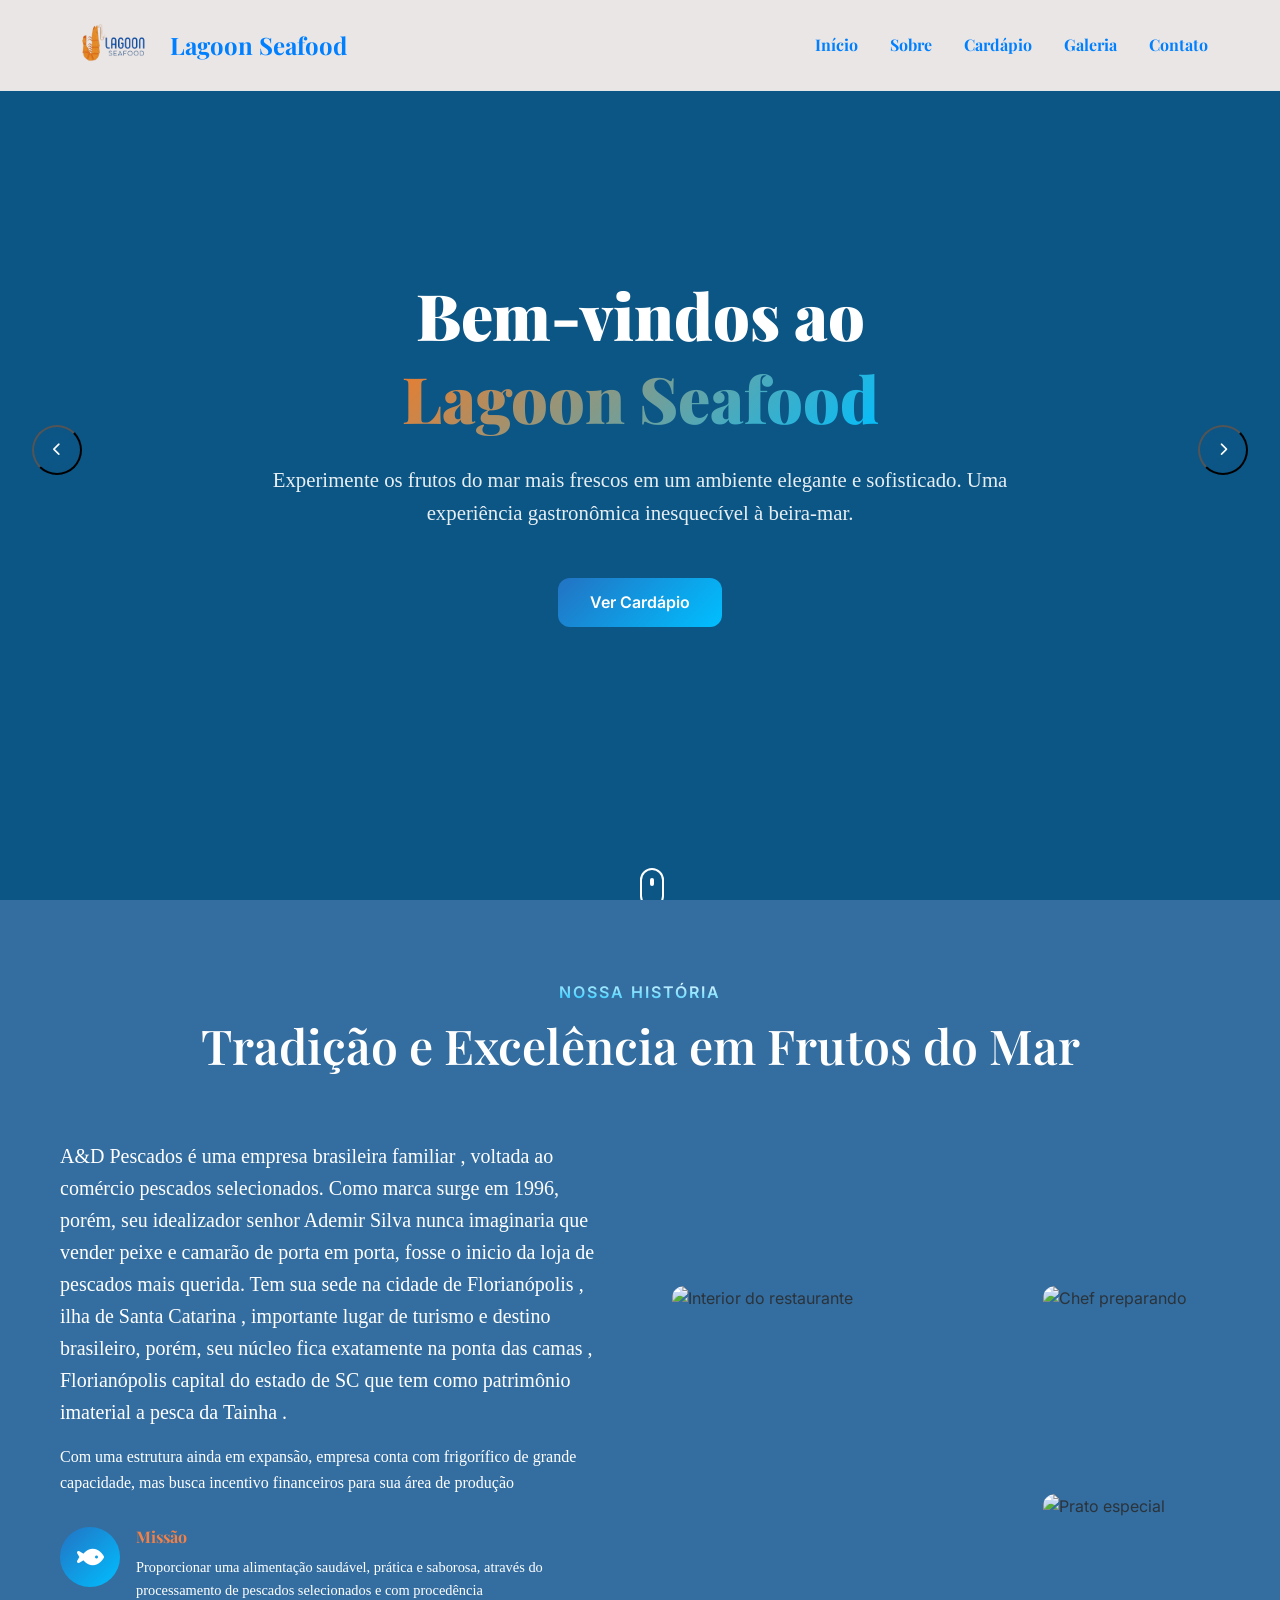
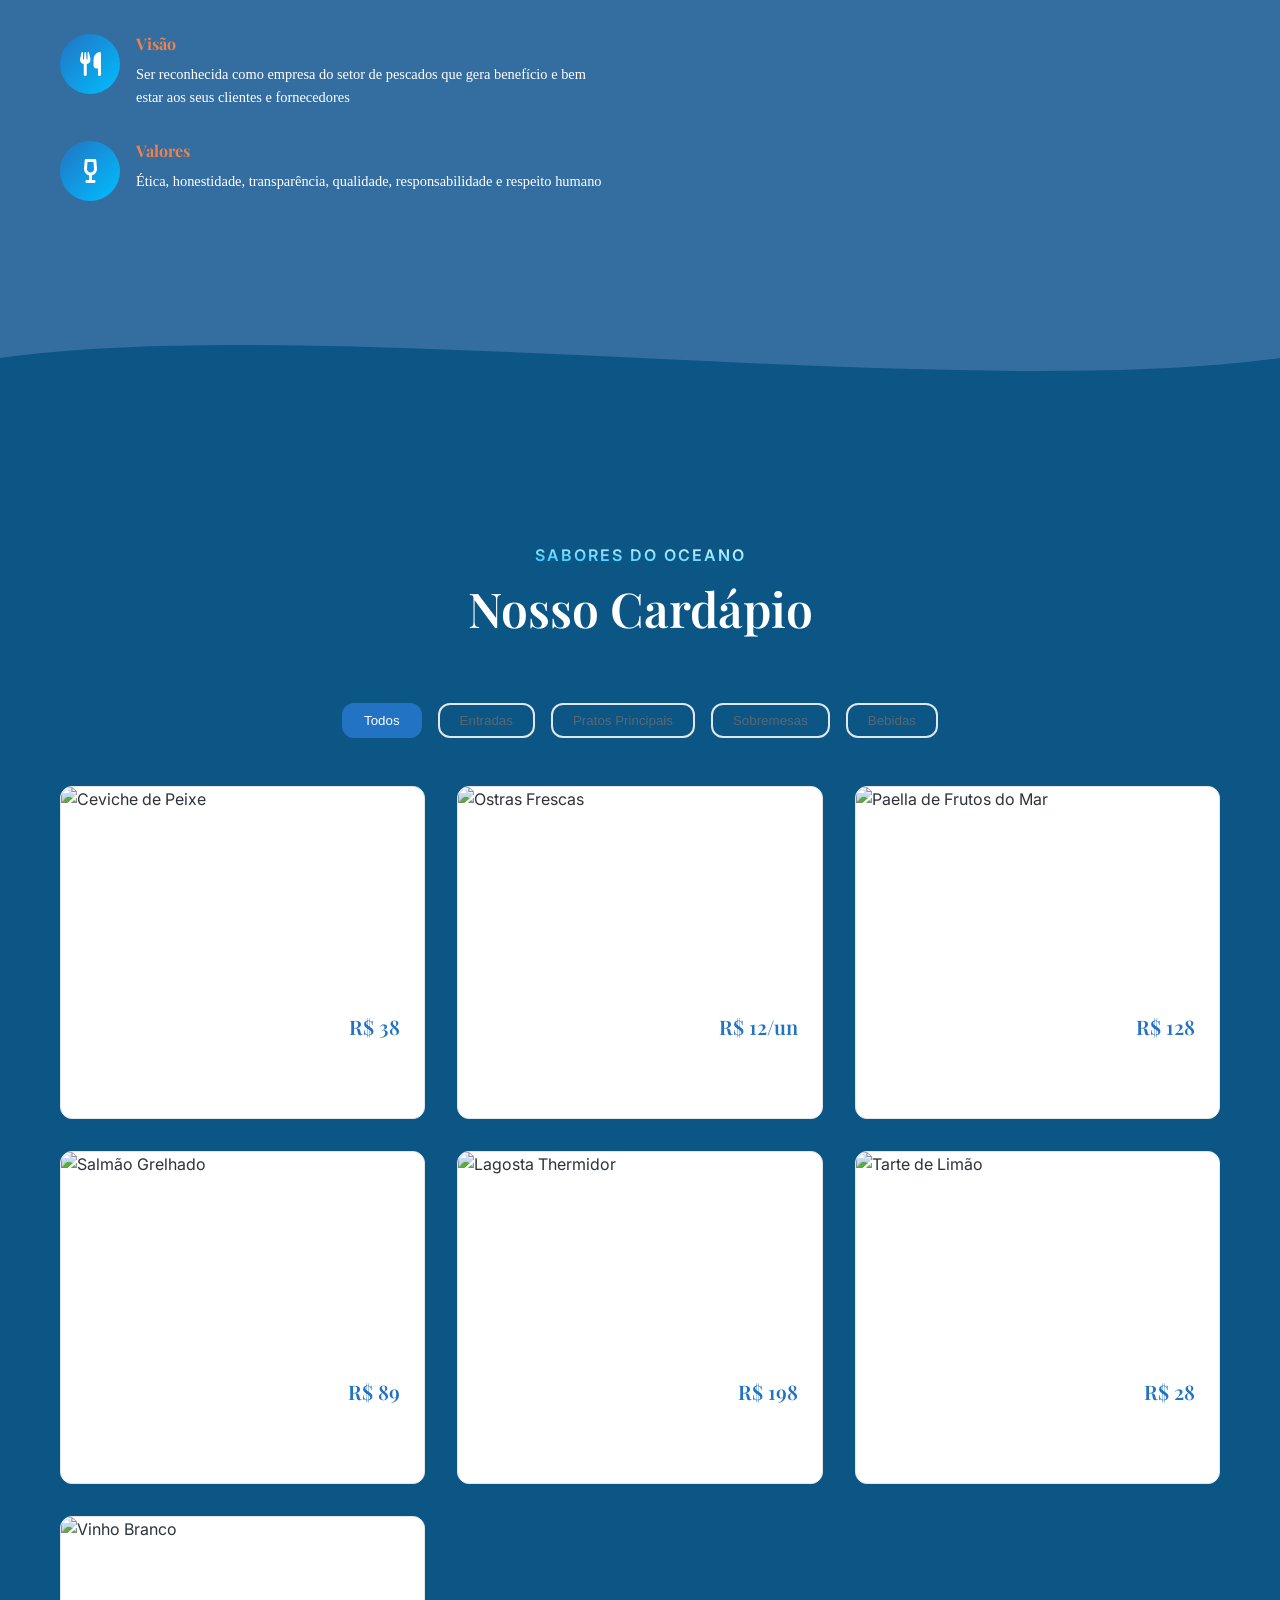
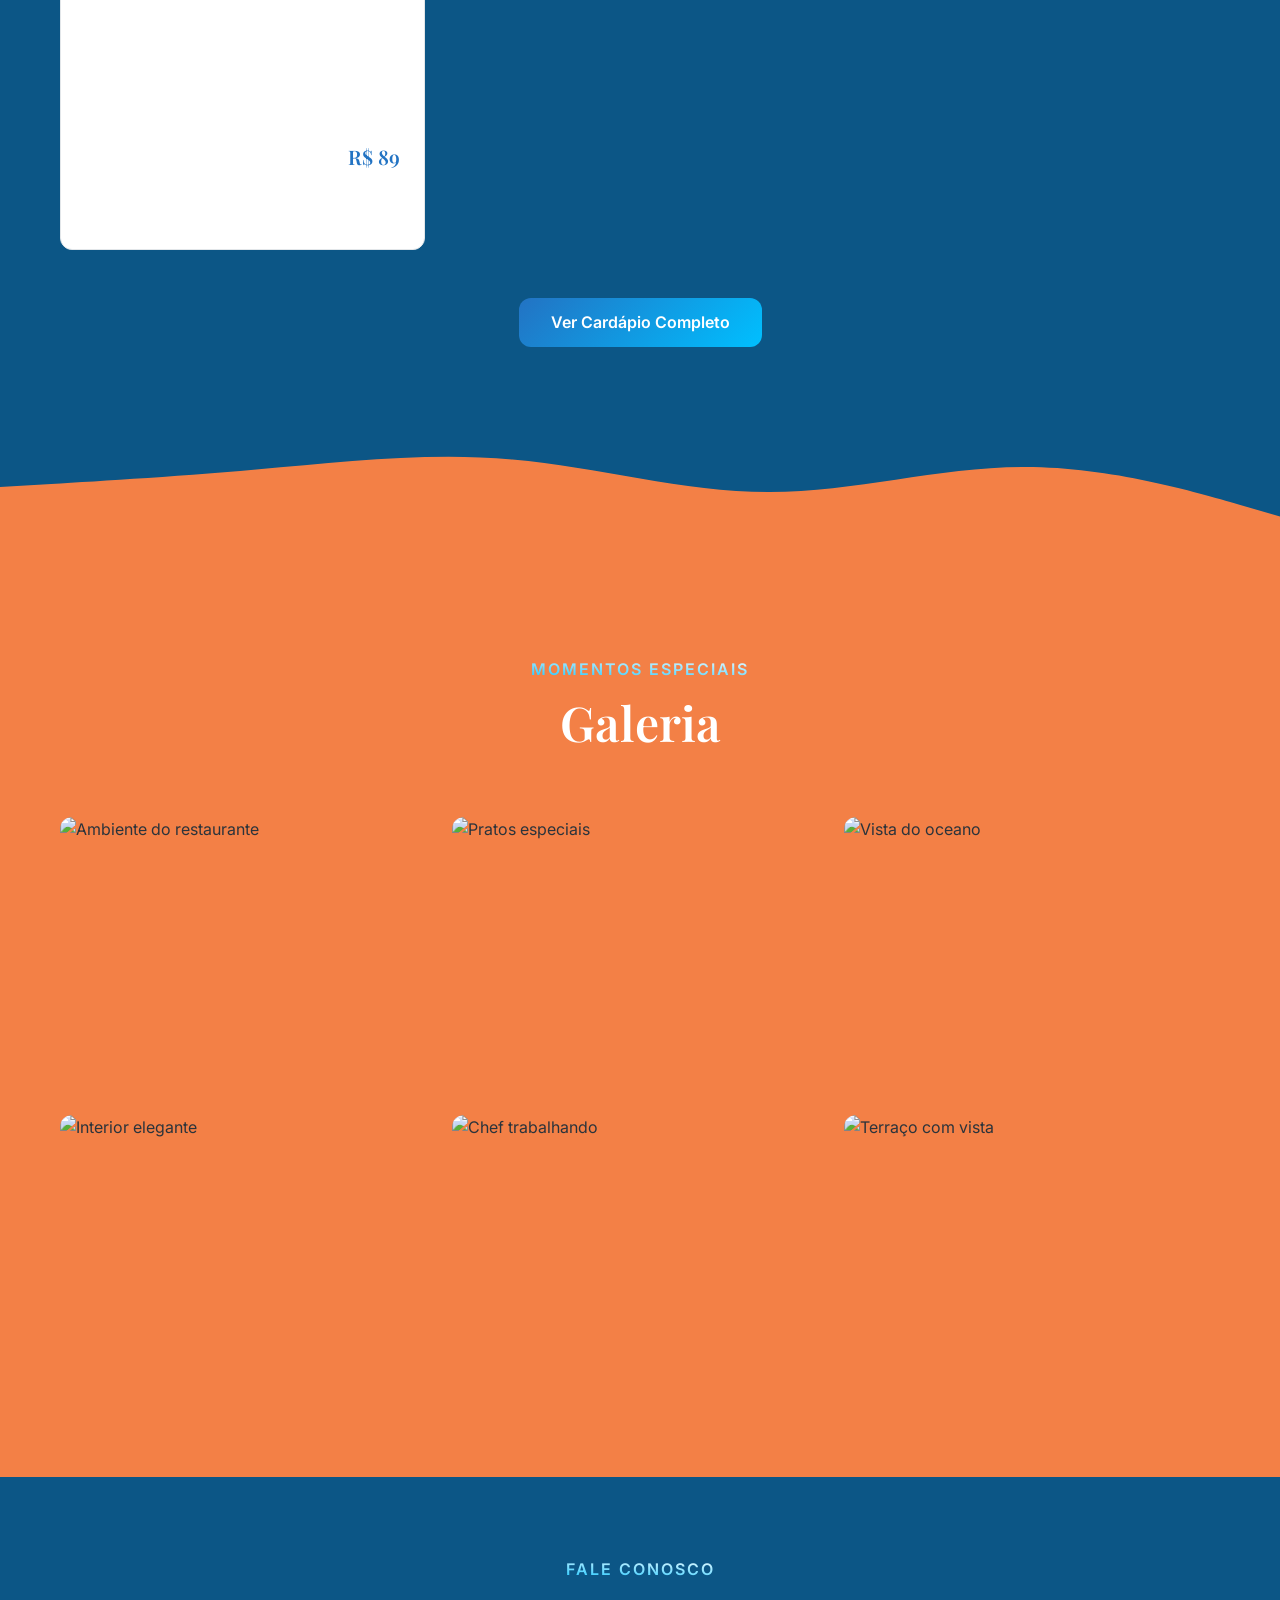
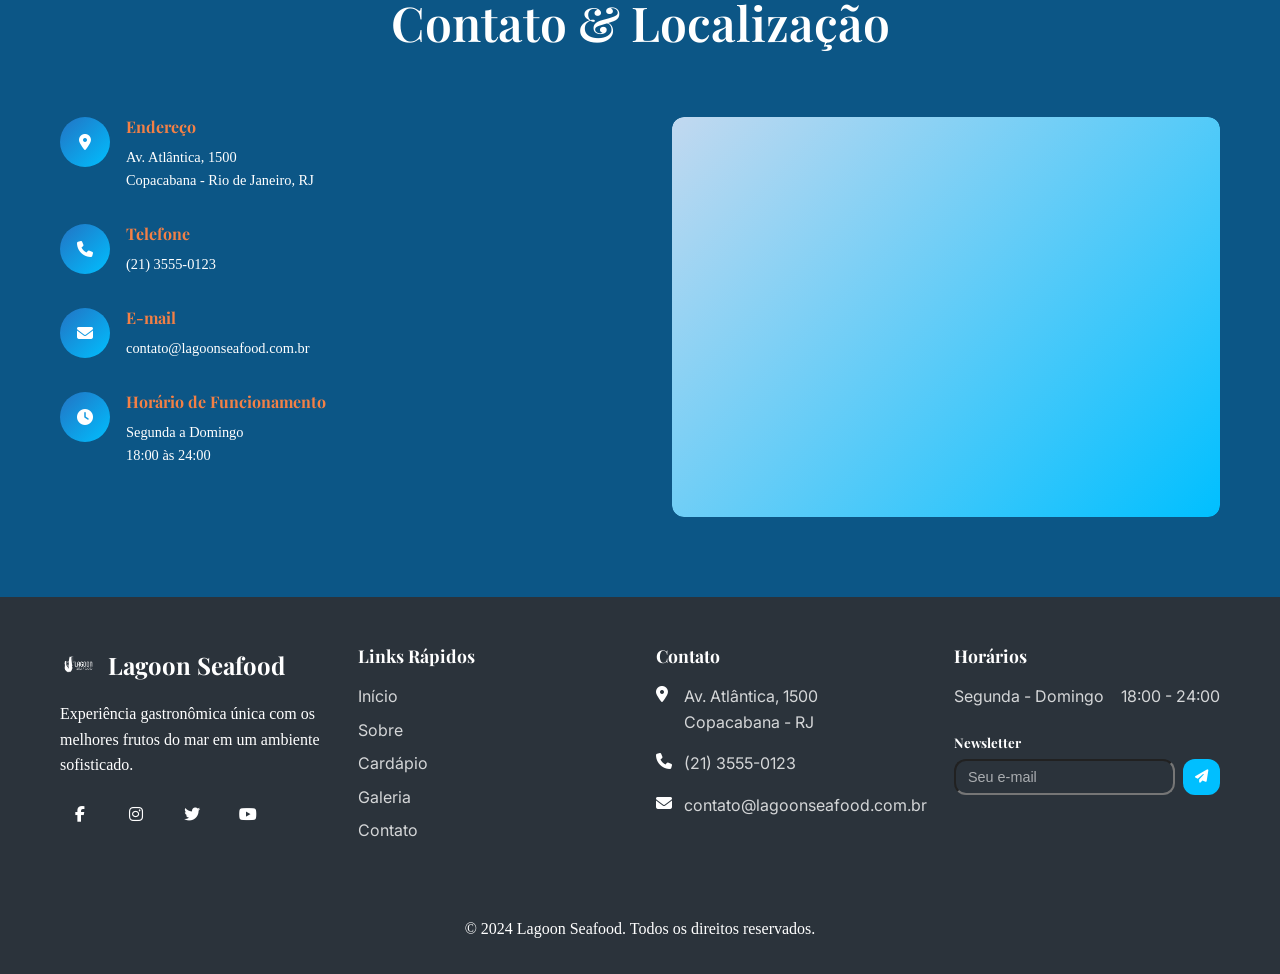
==== commit 3fa46cf9: "feat: Implementação da divisão de sessões" ====
--- a/LagoonSeafood/index.html
+++ b/LagoonSeafood/index.html
@@ -1,25 +1,30 @@
 <!DOCTYPE html>
 <html lang="pt-BR">
+
 <head>
     <meta charset="UTF-8">
     <meta name="viewport" content="width=device-width, initial-scale=1.0">
     <title>Lagoon Seafood - Restaurante de Frutos do Mar</title>
-    <meta name="description" content="Lagoon Seafood - Os melhores frutos do mar frescos em um ambiente elegante e acolhedor.">
-    
+    <meta name="description"
+        content="Lagoon Seafood - Os melhores frutos do mar frescos em um ambiente elegante e acolhedor.">
+
     <!-- Fonts -->
     <link rel="preconnect" href="https://fonts.googleapis.com">
     <link rel="preconnect" href="https://fonts.gstatic.com" crossorigin>
-    <link href="https://fonts.googleapis.com/css2?family=Playfair+Display:wght@400;500;600;700&family=Inter:wght@300;400;500;600&display=swap" rel="stylesheet">
-    
+    <link
+        href="https://fonts.googleapis.com/css2?family=Playfair+Display:wght@400;500;600;700&family=Inter:wght@300;400;500;600&display=swap"
+        rel="stylesheet">
+
     <!-- Icons -->
     <link rel="stylesheet" href="https://cdnjs.cloudflare.com/ajax/libs/font-awesome/6.4.0/css/all.min.css">
-    
+
     <!-- AOS Animation Library -->
     <link href="https://unpkg.com/aos@2.3.1/dist/aos.css" rel="stylesheet">
-    
+
     <!-- Custom Styles -->
     <link rel="stylesheet" href="style.css">
 </head>
+
 <body>
     <!-- Loading Screen -->
     <div id="loading-screen">
@@ -38,7 +43,7 @@
                 <img src="LagoonLogo.png.png" alt="Lagoon Seafood">
                 <span>Lagoon Seafood</span>
             </div>
-            
+
             <ul class="nav-menu" id="nav-menu">
                 <li class="nav-item">
                     <a href="#home" class="nav-link">Início</a>
@@ -55,9 +60,9 @@
                 <li class="nav-item">
                     <a href="#contact" class="nav-link">Contato</a>
                 </li>
-            
+
             </ul>
-            
+
             <div class="hamburger" id="hamburger">
                 <span class="bar"></span>
                 <span class="bar"></span>
@@ -70,17 +75,21 @@
     <section id="home" class="hero">
         <div class="hero-carousel">
             <div class="carousel-container">
-              
+
                 <div class="carousel-slide">
-                    <div class="hero-bg" style="background-image: url('https://images.unsplash.com/photo-1519708227418-c8fd9a32b7a2?ixlib=rb-1.2.1&auto=format&fit=crop&w=1350&q=80')"></div>
+                    <div class="hero-bg"
+                        style="background-image: url('https://images.unsplash.com/photo-1519708227418-c8fd9a32b7a2?ixlib=rb-1.2.1&auto=format&fit=crop&w=1350&q=80')">
+                    </div>
                     <div class="hero-overlay"></div>
                 </div>
                 <div class="carousel-slide">
-                    <div class="hero-bg" style="background-image: url('https://images.unsplash.com/photo-1414235077428-338989a2e8c0?ixlib=rb-4.0.3&auto=format&fit=crop&w=1920&q=80')"></div>
+                    <div class="hero-bg"
+                        style="background-image: url('https://images.unsplash.com/photo-1414235077428-338989a2e8c0?ixlib=rb-4.0.3&auto=format&fit=crop&w=1920&q=80')">
+                    </div>
                     <div class="hero-overlay"></div>
                 </div>
             </div>
-            
+
             <div class="carousel-controls">
                 <button class="carousel-btn prev-btn" id="prev-btn">
                     <i class="fas fa-chevron-left"></i>
@@ -89,24 +98,25 @@
                     <i class="fas fa-chevron-right"></i>
                 </button>
             </div>
-            
+
             <div class="carousel-indicators">
                 <span class="indicator active" data-slide="0"></span>
                 <span class="indicator" data-slide="1"></span>
                 <span class="indicator" data-slide="2"></span>
             </div>
         </div>
-        
+
         <div class="hero-content">
             <div class="hero-text" data-aos="fade-up" data-aos-delay="200">
                 <h1>Bem-vindos ao<br><span class="accent">Lagoon Seafood</span></h1>
-                <p>Experimente os frutos do mar mais frescos em um ambiente elegante e sofisticado. Uma experiência gastronômica inesquecível à beira-mar.</p>
+                <p>Experimente os frutos do mar mais frescos em um ambiente elegante e sofisticado. Uma experiência
+                    gastronômica inesquecível à beira-mar.</p>
                 <div class="hero-buttons">
                     <a href="#menu" class="btn btn-primary">Ver Cardápio</a>
-                    </div>
-            </div>
-        </div>
-        
+                </div>
+            </div>
+        </div>
+
         <div class="scroll-indicator" data-aos="fade-up" data-aos-delay="800">
             <div class="scroll-mouse">
                 <div class="scroll-wheel"></div>
@@ -121,20 +131,20 @@
                 <span class="section-subtitle">Nossa História</span>
                 <h2>Tradição e Excelência em Frutos do Mar</h2>
             </div>
-            
+
             <div class="about-content">
                 <div class="about-text" data-aos="fade-right">
                     <p class="lead">A&D Pescados é uma empresa brasileira familiar , voltada ao comércio pescados
-selecionados. Como marca surge em 1996, porém, seu idealizador senhor Ademir
-Silva nunca imaginaria que vender peixe e camarão de porta em porta, fosse o
-inicio da loja de pescados mais querida. Tem sua sede na cidade de Florianópolis ,
-ilha de Santa Catarina , importante lugar de turismo e destino brasileiro, porém,
-seu núcleo fica exatamente na ponta das camas , Florianópolis capital do estado de
-SC que tem como patrimônio imaterial a pesca da Tainha .</p>
-                    
+                        selecionados. Como marca surge em 1996, porém, seu idealizador senhor Ademir
+                        Silva nunca imaginaria que vender peixe e camarão de porta em porta, fosse o
+                        inicio da loja de pescados mais querida. Tem sua sede na cidade de Florianópolis ,
+                        ilha de Santa Catarina , importante lugar de turismo e destino brasileiro, porém,
+                        seu núcleo fica exatamente na ponta das camas , Florianópolis capital do estado de
+                        SC que tem como patrimônio imaterial a pesca da Tainha .</p>
+
                     <p>Com uma estrutura ainda em expansão, empresa conta com frigorífico de grande
-capacidade, mas busca incentivo financeiros para sua área de produção</p>
-                    
+                        capacidade, mas busca incentivo financeiros para sua área de produção</p>
+
                     <div class="about-features">
                         <div class="feature-item">
                             <div class="feature-icon">
@@ -142,24 +152,26 @@
                             </div>
                             <div class="feature-content">
                                 <h4>Missão</h4>
-                                <p>Proporcionar uma alimentação saudável, prática e saborosa, através do processamento de pescados
-selecionados e com procedência</p>
+                                <p>Proporcionar uma alimentação saudável, prática e saborosa, através do processamento
+                                    de pescados
+                                    selecionados e com procedência</p>
                             </div>
                         </div>
 
-                        
-                        
+
+
                         <div class="feature-item">
                             <div class="feature-icon">
                                 <i class="fas fa-utensils"></i>
                             </div>
                             <div class="feature-content">
                                 <h4>Visão</h4>
-                                <p>Ser reconhecida como empresa do setor de pescados que gera benefício e bem estar aos seus clientes e
-fornecedores</p>
+                                <p>Ser reconhecida como empresa do setor de pescados que gera benefício e bem estar aos
+                                    seus clientes e
+                                    fornecedores</p>
                             </div>
                         </div>
-                        
+
                         <div class="feature-item">
                             <div class="feature-icon">
                                 <i class="fas fa-wine-glass-alt"></i>
@@ -171,18 +183,21 @@
                         </div>
                     </div>
                 </div>
-                
-                
+
+
                 <div class="about-images" data-aos="fade-left">
                     <div class="image-grid">
                         <div class="image-item large">
-                            <img src="https://images.unsplash.com/photo-1517248135467-4c7edcad34c4?ixlib=rb-4.0.3&auto=format&fit=crop&w=600&q=80" alt="Interior do restaurante">
+                            <img src="https://images.unsplash.com/photo-1517248135467-4c7edcad34c4?ixlib=rb-4.0.3&auto=format&fit=crop&w=600&q=80"
+                                alt="Interior do restaurante">
                         </div>
                         <div class="image-item">
-                            <img src="https://images.unsplash.com/photo-1571091718767-18b5b1457add?ixlib=rb-4.0.3&auto=format&fit=crop&w=400&q=80" alt="Chef preparando">
+                            <img src="https://images.unsplash.com/photo-1571091718767-18b5b1457add?ixlib=rb-4.0.3&auto=format&fit=crop&w=400&q=80"
+                                alt="Chef preparando">
                         </div>
                         <div class="image-item">
-                            <img src="https://images.unsplash.com/photo-1544025162-d76694265947?ixlib=rb-4.0.3&auto=format&fit=crop&w=400&q=80" alt="Prato especial">
+                            <img src="https://images.unsplash.com/photo-1544025162-d76694265947?ixlib=rb-4.0.3&auto=format&fit=crop&w=400&q=80"
+                                alt="Prato especial">
                         </div>
                     </div>
                 </div>
@@ -191,11 +206,24 @@
     </section>
 
 
-    <div class="wave-container">
-    <svg xmlns="http://www.w3.org/2000/svg" viewBox="0 0 1440 320" preserveAspectRatio="none">
-        <path fill="#0c5686" fill-opacity="1" d="M0,192L48,197.3C96,203,192,213,288,229.3C384,245,480,267,576,250.7C672,235,768,181,864,181.3C960,181,1056,235,1152,234.7C1248,235,1344,181,1392,154.7L1440,128L1440,320L1392,320C1344,320,1248,320,1152,320C1056,320,960,320,864,320C768,320,672,320,576,320C480,320,384,320,288,320C192,320,96,320,48,320L0,320Z"></path>
-    </svg>
-</div>
+    <!-- <div class="wave-container">
+        <svg xmlns="http://www.w3.org/2000/svg" viewBox="0 0 1440 320" preserveAspectRatio="none">
+            <path fill="#0c5686" fill-opacity="1"
+                d="M0,192L48,197.3C96,203,192,213,288,229.3C384,245,480,267,576,250.7C672,235,768,181,864,181.3C960,181,1056,235,1152,234.7C1248,235,1344,181,1392,154.7L1440,128L1440,320L1392,320C1344,320,1248,320,1152,320C1056,320,960,320,864,320C768,320,672,320,576,320C480,320,384,320,288,320C192,320,96,320,48,320L0,320Z">
+            </path>
+        </svg>
+    </div> -->
+    <div class="ocean">
+        <div class="wave-wrapper">
+            <svg class="wave" viewBox="0 0 1200 100" preserveAspectRatio="none">
+                <path d="M0,30 C300,0 900,60 1200,30 V100 H0 Z" fill="#0c5686" />
+            </svg>
+            <svg class="wave" viewBox="0 0 1200 100" preserveAspectRatio="none">
+                <path d="M0,30 C300,0 900,60 1200,30 V100 H0 Z" fill="#0c5686" />
+            </svg>
+        </div>
+    </div>
+
     <!-- Menu Section -->
     <section id="menu" class="menu-section">
         <div class="container">
@@ -203,7 +231,7 @@
                 <span class="section-subtitle">Sabores do Oceano</span>
                 <h2>Nosso Cardápio</h2>
             </div>
-            
+
             <div class="menu-filters" data-aos="fade-up" data-aos-delay="200">
                 <button class="filter-btn active" data-filter="all">Todos</button>
                 <button class="filter-btn" data-filter="appetizers">Entradas</button>
@@ -211,12 +239,13 @@
                 <button class="filter-btn" data-filter="desserts">Sobremesas</button>
                 <button class="filter-btn" data-filter="drinks">Bebidas</button>
             </div>
-            
+
             <div class="menu-grid" id="menu-grid">
                 <!-- Entradas -->
                 <div class="menu-item" data-category="appetizers" data-aos="fade-up">
                     <div class="menu-image">
-                        <img src="https://images.unsplash.com/photo-1565299624946-b28f40a0ca4b?ixlib=rb-4.0.3&auto=format&fit=crop&w=400&q=80" alt="Ceviche de Peixe">
+                        <img src="https://images.unsplash.com/photo-1565299624946-b28f40a0ca4b?ixlib=rb-4.0.3&auto=format&fit=crop&w=400&q=80"
+                            alt="Ceviche de Peixe">
                     </div>
                     <div class="menu-content">
                         <div class="menu-header">
@@ -226,10 +255,11 @@
                         <p>Peixe fresco marinado em limão, cebola roxa, pimenta e coentro</p>
                     </div>
                 </div>
-                
+
                 <div class="menu-item" data-category="appetizers" data-aos="fade-up" data-aos-delay="100">
                     <div class="menu-image">
-                        <img src="https://images.unsplash.com/photo-1559847844-5315695dadae?ixlib=rb-4.0.3&auto=format&fit=crop&w=400&q=80" alt="Ostras Frescas">
+                        <img src="https://images.unsplash.com/photo-1559847844-5315695dadae?ixlib=rb-4.0.3&auto=format&fit=crop&w=400&q=80"
+                            alt="Ostras Frescas">
                     </div>
                     <div class="menu-content">
                         <div class="menu-header">
@@ -239,11 +269,12 @@
                         <p>Ostras selecionadas servidas com molho mignonette e limão</p>
                     </div>
                 </div>
-                
+
                 <!-- Pratos Principais -->
                 <div class="menu-item" data-category="mains" data-aos="fade-up" data-aos-delay="200">
                     <div class="menu-image">
-                        <img src="https://images.unsplash.com/photo-1558618047-3c8c76ca7d13?ixlib=rb-4.0.3&auto=format&fit=crop&w=400&q=80" alt="Paella de Frutos do Mar">
+                        <img src="https://images.unsplash.com/photo-1558618047-3c8c76ca7d13?ixlib=rb-4.0.3&auto=format&fit=crop&w=400&q=80"
+                            alt="Paella de Frutos do Mar">
                     </div>
                     <div class="menu-content">
                         <div class="menu-header">
@@ -253,10 +284,11 @@
                         <p>Arroz bomba com camarões, lulas, mexilhões e açafrão</p>
                     </div>
                 </div>
-                
+
                 <div class="menu-item" data-category="mains" data-aos="fade-up" data-aos-delay="300">
                     <div class="menu-image">
-                        <img src="https://images.unsplash.com/photo-1535399831218-d5bd36d1a6b3?ixlib=rb-4.0.3&auto=format&fit=crop&w=400&q=80" alt="Salmão Grelhado">
+                        <img src="https://images.unsplash.com/photo-1535399831218-d5bd36d1a6b3?ixlib=rb-4.0.3&auto=format&fit=crop&w=400&q=80"
+                            alt="Salmão Grelhado">
                     </div>
                     <div class="menu-content">
                         <div class="menu-header">
@@ -266,10 +298,11 @@
                         <p>Salmão fresco grelhado com risotto de limão siciliano e aspargos</p>
                     </div>
                 </div>
-                
+
                 <div class="menu-item" data-category="mains" data-aos="fade-up" data-aos-delay="400">
                     <div class="menu-image">
-                        <img src="https://images.unsplash.com/photo-1632778149955-e80f8ceca2e8?ixlib=rb-4.0.3&auto=format&fit=crop&w=400&q=80" alt="Lagosta Thermidor">
+                        <img src="https://images.unsplash.com/photo-1632778149955-e80f8ceca2e8?ixlib=rb-4.0.3&auto=format&fit=crop&w=400&q=80"
+                            alt="Lagosta Thermidor">
                     </div>
                     <div class="menu-content">
                         <div class="menu-header">
@@ -279,11 +312,12 @@
                         <p>Lagosta gratinada com molho cremoso de conhaque e queijo gruyère</p>
                     </div>
                 </div>
-                
+
                 <!-- Sobremesas -->
                 <div class="menu-item" data-category="desserts" data-aos="fade-up" data-aos-delay="500">
                     <div class="menu-image">
-                        <img src="https://images.unsplash.com/photo-1551024506-0bccd828d307?ixlib=rb-4.0.3&auto=format&fit=crop&w=400&q=80" alt="Tarte de Limão">
+                        <img src="https://images.unsplash.com/photo-1551024506-0bccd828d307?ixlib=rb-4.0.3&auto=format&fit=crop&w=400&q=80"
+                            alt="Tarte de Limão">
                     </div>
                     <div class="menu-content">
                         <div class="menu-header">
@@ -293,11 +327,12 @@
                         <p>Torta crocante com creme de limão e merengue italiano</p>
                     </div>
                 </div>
-                
+
                 <!-- Bebidas -->
                 <div class="menu-item" data-category="drinks" data-aos="fade-up" data-aos-delay="600">
                     <div class="menu-image">
-                        <img src="https://images.unsplash.com/photo-1587223962930-cb7f31384c19?ixlib=rb-4.0.3&auto=format&fit=crop&w=400&q=80" alt="Vinho Branco">
+                        <img src="https://images.unsplash.com/photo-1587223962930-cb7f31384c19?ixlib=rb-4.0.3&auto=format&fit=crop&w=400&q=80"
+                            alt="Vinho Branco">
                     </div>
                     <div class="menu-content">
                         <div class="menu-header">
@@ -308,19 +343,21 @@
                     </div>
                 </div>
             </div>
-            
+
             <div class="menu-cta" data-aos="fade-up" data-aos-delay="700">
                 <a href="#" class="btn btn-primary">Ver Cardápio Completo</a>
             </div>
         </div>
     </section>
 
-     <!-- Ondas no final do site (antes do footer) -->
-<div class="wave-container">
-    <svg xmlns="http://www.w3.org/2000/svg" viewBox="0 0 1440 320" preserveAspectRatio="none">
-        <path fill="#0c5686" fill-opacity="1" d="M0,192L48,197.3C96,203,192,213,288,229.3C384,245,480,267,576,250.7C672,235,768,181,864,181.3C960,181,1056,235,1152,234.7C1248,235,1344,181,1392,154.7L1440,128L1440,320L1392,320C1344,320,1248,320,1152,320C1056,320,960,320,864,320C768,320,672,320,576,320C480,320,384,320,288,320C192,320,96,320,48,320L0,320Z"></path>
-    </svg>
-</div>
+    <!-- Ondas no final do site (antes do footer) -->
+    <div class="wave-container wave-container-galeria">
+        <svg xmlns="http://www.w3.org/2000/svg" viewBox="0 0 1440 320" preserveAspectRatio="none">
+            <path fill="#0c5686" fill-opacity="1"
+                d="M0,192L48,197.3C96,203,192,213,288,229.3C384,245,480,267,576,250.7C672,235,768,181,864,181.3C960,181,1056,235,1152,234.7C1248,235,1344,181,1392,154.7L1440,128L1440,320L1392,320C1344,320,1248,320,1152,320C1056,320,960,320,864,320C768,320,672,320,576,320C480,320,384,320,288,320C192,320,96,320,48,320L0,320Z">
+            </path>
+        </svg>
+    </div>
 
     <!-- Gallery Section -->
     <section id="gallery" class="gallery-section">
@@ -329,45 +366,51 @@
                 <span class="section-subtitle">Momentos Especiais</span>
                 <h2>Galeria</h2>
             </div>
-            
+
             <div class="gallery-grid" data-aos="fade-up" data-aos-delay="200">
                 <div class="gallery-item" data-aos="zoom-in" data-aos-delay="100">
-                    <img src="https://images.unsplash.com/photo-1414235077428-338989a2e8c0?ixlib=rb-4.0.3&auto=format&fit=crop&w=400&q=80" alt="Ambiente do restaurante">
+                    <img src="https://images.unsplash.com/photo-1414235077428-338989a2e8c0?ixlib=rb-4.0.3&auto=format&fit=crop&w=400&q=80"
+                        alt="Ambiente do restaurante">
                     <div class="gallery-overlay">
                         <i class="fas fa-search-plus"></i>
                     </div>
                 </div>
-                
+
                 <div class="gallery-item" data-aos="zoom-in" data-aos-delay="200">
-                    <img src="https://images.unsplash.com/photo-1551218808-94e220e084d2?ixlib=rb-4.0.3&auto=format&fit=crop&w=400&q=80" alt="Pratos especiais">
+                    <img src="https://images.unsplash.com/photo-1551218808-94e220e084d2?ixlib=rb-4.0.3&auto=format&fit=crop&w=400&q=80"
+                        alt="Pratos especiais">
                     <div class="gallery-overlay">
                         <i class="fas fa-search-plus"></i>
                     </div>
                 </div>
-                
+
                 <div class="gallery-item" data-aos="zoom-in" data-aos-delay="300">
-                    <img src="https://images.unsplash.com/photo-1559329007-40df8cd54bbd?ixlib=rb-4.0.3&auto=format&fit=crop&w=400&q=80" alt="Vista do oceano">
+                    <img src="https://images.unsplash.com/photo-1559329007-40df8cd54bbd?ixlib=rb-4.0.3&auto=format&fit=crop&w=400&q=80"
+                        alt="Vista do oceano">
                     <div class="gallery-overlay">
                         <i class="fas fa-search-plus"></i>
                     </div>
                 </div>
-                
+
                 <div class="gallery-item" data-aos="zoom-in" data-aos-delay="400">
-                    <img src="https://images.unsplash.com/photo-1517248135467-4c7edcad34c4?ixlib=rb-4.0.3&auto=format&fit=crop&w=400&q=80" alt="Interior elegante">
+                    <img src="https://images.unsplash.com/photo-1517248135467-4c7edcad34c4?ixlib=rb-4.0.3&auto=format&fit=crop&w=400&q=80"
+                        alt="Interior elegante">
                     <div class="gallery-overlay">
                         <i class="fas fa-search-plus"></i>
                     </div>
                 </div>
-                
+
                 <div class="gallery-item" data-aos="zoom-in" data-aos-delay="500">
-                    <img src="https://images.unsplash.com/photo-1544025162-d76694265947?ixlib=rb-4.0.3&auto=format&fit=crop&w=400&q=80" alt="Chef trabalhando">
+                    <img src="https://images.unsplash.com/photo-1544025162-d76694265947?ixlib=rb-4.0.3&auto=format&fit=crop&w=400&q=80"
+                        alt="Chef trabalhando">
                     <div class="gallery-overlay">
                         <i class="fas fa-search-plus"></i>
                     </div>
                 </div>
-                
+
                 <div class="gallery-item" data-aos="zoom-in" data-aos-delay="600">
-                    <img src="https://images.unsplash.com/photo-1571091718767-18b5b1457add?ixlib=rb-4.0.3&auto=format&fit=crop&w=400&q=80" alt="Terraço com vista">
+                    <img src="https://images.unsplash.com/photo-1571091718767-18b5b1457add?ixlib=rb-4.0.3&auto=format&fit=crop&w=400&q=80"
+                        alt="Terraço com vista">
                     <div class="gallery-overlay">
                         <i class="fas fa-search-plus"></i>
                     </div>
@@ -383,7 +426,7 @@
                 <span class="section-subtitle">Fale Conosco</span>
                 <h2>Contato & Localização</h2>
             </div>
-            
+
             <div class="contact-content">
                 <div class="contact-info" data-aos="fade-right">
                     <div class="info-item">
@@ -395,7 +438,7 @@
                             <p>Av. Atlântica, 1500<br>Copacabana - Rio de Janeiro, RJ</p>
                         </div>
                     </div>
-                    
+
                     <div class="info-item">
                         <div class="info-icon">
                             <i class="fas fa-phone"></i>
@@ -405,7 +448,7 @@
                             <p>(21) 3555-0123</p>
                         </div>
                     </div>
-                    
+
                     <div class="info-item">
                         <div class="info-icon">
                             <i class="fas fa-envelope"></i>
@@ -415,7 +458,7 @@
                             <p>contato@lagoonseafood.com.br</p>
                         </div>
                     </div>
-                    
+
                     <div class="info-item">
                         <div class="info-icon">
                             <i class="fas fa-clock"></i>
@@ -426,7 +469,7 @@
                         </div>
                     </div>
                 </div>
-                
+
                 <div class="contact-map" data-aos="fade-left">
                     <div id="map"></div>
                 </div>
@@ -452,7 +495,7 @@
                         <a href="#" class="social-link"><i class="fab fa-youtube"></i></a>
                     </div>
                 </div>
-                
+
                 <div class="footer-section">
                     <h4>Links Rápidos</h4>
                     <ul>
@@ -463,7 +506,7 @@
                         <li><a href="#contact">Contato</a></li>
                     </ul>
                 </div>
-                
+
                 <div class="footer-section">
                     <h4>Contato</h4>
                     <div class="contact-item">
@@ -479,7 +522,7 @@
                         <span>contato@lagoonseafood.com.br</span>
                     </div>
                 </div>
-                
+
                 <div class="footer-section">
                     <h4>Horários</h4>
                     <div class="hours-item">
@@ -495,7 +538,7 @@
                     </div>
                 </div>
             </div>
-            
+
             <div class="footer-bottom">
                 <p>&copy; 2024 Lagoon Seafood. Todos os direitos reservados.</p>
             </div>
@@ -517,6 +560,7 @@
     <!-- Scripts -->
     <script src="https://unpkg.com/aos@2.3.1/dist/aos.js"></script>
     <script src="script.js"></script>
-    
+
 </body>
-</html>
+
+</html>
--- a/LagoonSeafood/style.css
+++ b/LagoonSeafood/style.css
@@ -1,33 +1,39 @@
 /* CSS Custom Properties */
 :root {
     /* Colors */
-    --primary: 210 70% 45%; /* Deep Ocean Blue */
+    --primary: 210 70% 45%;
+    /* Deep Ocean Blue */
     --primary-dark: 210 80% 35%;
     --primary-light: 210 60% 85%;
-    --secondary: 195 100% 50%; /* Aqua */
-    --accent: 25 85% 55%; /* Coral */
-    --background: 210 11% 98%; /* #F5F7FA */
-    --surface: 0 0% 100%; /* Pure White */
-    --text-primary: 210 15% 20%; /* Dark Blue Gray */
+    --secondary: 195 100% 50%;
+    /* Aqua */
+    --accent: 25 85% 55%;
+    /* Coral */
+    --background: 210 11% 98%;
+    /* #F5F7FA */
+    --surface: 0 0% 100%;
+    /* Pure White */
+    --text-primary: 210 15% 20%;
+    /* Dark Blue Gray */
     --text-secondary: 210 10% 40%;
     --text-muted: 210 8% 60%;
     --border: 210 15% 90%;
     --shadow: 210 25% 15%;
-    
+
     /* Typography */
     --font-primary: 'Playfair Display', serif;
     --font-secondary: 'Inter', sans-serif;
-    
+
     /* Spacing */
     --container-max-width: 1200px;
     --section-padding: 80px;
     --border-radius: 12px;
     --border-radius-lg: 24px;
-    
+
     /* Transitions */
     --transition: all 0.3s cubic-bezier(0.4, 0, 0.2, 1);
     --transition-slow: all 0.6s cubic-bezier(0.4, 0, 0.2, 1);
-    
+
     /* Shadows */
     --shadow-sm: 0 2px 8px hsla(var(--shadow), 0.1);
     --shadow-md: 0 4px 16px hsla(var(--shadow), 0.15);
@@ -62,7 +68,12 @@
 }
 
 /* Typography */
-h1, h2, h3, h4, h5, h6 {
+h1,
+h2,
+h3,
+h4,
+h5,
+h6 {
     font-family: var(--font-primary);
     line-height: 1.3;
     color: white;
@@ -184,13 +195,25 @@
 }
 
 @keyframes spin {
-    0% { transform: rotate(0deg); }
-    100% { transform: rotate(360deg); }
+    0% {
+        transform: rotate(0deg);
+    }
+
+    100% {
+        transform: rotate(360deg);
+    }
 }
 
 @keyframes pulse {
-    0%, 100% { opacity: 1; }
-    50% { opacity: 0.7; }
+
+    0%,
+    100% {
+        opacity: 1;
+    }
+
+    50% {
+        opacity: 0.7;
+    }
 }
 
 /* Navigation */
@@ -215,7 +238,7 @@
     display: flex;
     justify-content: space-between;
     align-items: center;
-    padding: 1rem 2rem;
+    padding: 0rem 2rem;
     max-width: var(--container-max-width);
     margin: 0 auto;
 }
@@ -244,7 +267,7 @@
 
 .nav-link {
     text-decoration: none;
-    color:hsl(210deg 100% 50%);
+    color: hsl(210deg 100% 50%);
     font-weight: 700;
     transition: var(--transition);
     position: relative;
@@ -353,11 +376,9 @@
     left: 0;
     width: 100%;
     height: 100%;
-    background: linear-gradient(
-        135deg,
-        hsla(var(--primary), 0.7) 0%,
-        hsla(var(--secondary), 0.5) 100%
-    );
+    background: linear-gradient(135deg,
+            hsla(var(--primary), 0.7) 0%,
+            hsla(var(--secondary), 0.5) 100%);
 }
 
 .hero-content {
@@ -385,7 +406,7 @@
     font-size: 1.30rem;
     margin-bottom: 3rem;
     color: rgba(255, 255, 255, 0.9);
-    
+
 }
 
 .hero-buttons {
@@ -475,22 +496,31 @@
 }
 
 @keyframes scroll {
-    0%, 20% { transform: translateX(-50%) translateY(0); opacity: 1; }
-    100% { transform: translateX(-50%) translateY(16px); opacity: 0; }
+
+    0%,
+    20% {
+        transform: translateX(-50%) translateY(0);
+        opacity: 1;
+    }
+
+    100% {
+        transform: translateX(-50%) translateY(16px);
+        opacity: 0;
+    }
 }
 
 /* Section Styles */
 section {
     padding: var(--section-padding) 0;
- background-color: #0c5686;
-    
+    background-color: #0c5686;
+
 }
 
 
 .section-header {
     text-align: center;
     margin-bottom: 4rem;
-    
+
 }
 
 .section-subtitle {
@@ -508,12 +538,49 @@
 
 
 /* About Section */
+.ocean {
+    position: relative;
+    height: 150px;
+    background: #346ea0;
+    overflow: hidden;
+}
+
+/* Wrapper com largura 200vw (2x a tela) para looping contínuo */
+.wave-wrapper {
+    position: absolute;
+    bottom: 0;
+    width: 200vw;
+    height: 100%;
+    display: flex;
+    animation: waveScroll 8s linear infinite;
+}
+
+/* Cada SVG ocupa 100vw (largura da tela) */
+.wave {
+    width: 100vw;
+    height: 100%;
+}
+
+@keyframes waveScroll {
+    0% {
+        transform: translateX(0);
+    }
+
+    100% {
+        transform: translateX(-100vw);
+    }
+}
+
+.about-section {
+    background-color: #346ea0;
+}
+
 .about-content {
     display: grid;
     grid-template-columns: 1fr 1fr;
     gap: 4rem;
     align-items: center;
-    
+
 }
 
 .about-features {
@@ -687,22 +754,31 @@
     width: 100%;
     overflow: hidden;
     line-height: 0;
-    transform: rotate(180deg); /* Inverte a onda se necessário */
+    /* Inverte a onda se necessário */
+    background-color: #346ea0;
+}
+
+.wave-container-galeria {
+    transform: rotateX(180deg);
     background-color: #f38046;
 }
+
 
 .wave-container svg {
     position: relative;
     display: block;
     width: calc(100% + 1.3px);
-    height: 150px; /* Ajuste a altura conforme necessário */
+    height: 150px;
+    /* Ajuste a altura conforme necessário */
 }
 
 .wave-container .shape-fill {
-    color: #000000; /* Cor da onda - ajuste para a cor do seu tema */
-}
+    color: #000000;
+    /* Cor da onda - ajuste para a cor do seu tema */
+}
+
 .gallery-section {
-  background-color: #f38046; 
+    background-color: #f38046;
 }
 
 .gallery-grid {
@@ -754,10 +830,8 @@
     font-size: 2rem;
 }
 
-.contact-section{
-    background-color:#0c5686
-
-
+.contact-section {
+    background-color: #0c5686
 }
 
 /*azul #0c5686
@@ -789,7 +863,7 @@
 
 .info-content h4 {
     margin-bottom: 0.5rem;
-    color:  #f38046;
+    color: #f38046;
 }
 
 .info-content p {
@@ -1116,28 +1190,33 @@
 }
 
 @keyframes fadeIn {
-    from { opacity: 0; }
-    to { opacity: 1; }
+    from {
+        opacity: 0;
+    }
+
+    to {
+        opacity: 1;
+    }
 }
 
 /* Responsive Design */
 @media (max-width: 1024px) {
     :root {
         --section-padding: 60px;
-        
-    }
-    
+
+    }
+
     .about-content,
     .contact-content {
         grid-template-columns: 1fr;
         gap: 2rem;
     }
-    
+
     .hero-buttons {
         flex-direction: column;
         align-items: center;
     }
-    
+
     .menu-grid {
         grid-template-columns: repeat(auto-fit, minmax(300px, 1fr));
     }
@@ -1158,46 +1237,46 @@
         visibility: hidden;
         transition: var(--transition);
     }
-    
+
     .nav-menu.active {
         transform: translateY(0);
         opacity: 1;
         visibility: visible;
     }
-    
+
     .hamburger {
         display: flex;
     }
-    
+
     .hamburger.active .bar:nth-child(1) {
         transform: rotate(45deg) translate(5px, 5px);
     }
-    
+
     .hamburger.active .bar:nth-child(2) {
         opacity: 0;
     }
-    
+
     .hamburger.active .bar:nth-child(3) {
         transform: rotate(-45deg) translate(7px, -6px);
     }
-    
+
     .form-row {
         grid-template-columns: 1fr;
     }
-    
+
     .carousel-controls {
         display: none;
     }
-    
+
     .image-grid {
         grid-template-columns: 1fr;
         grid-template-rows: repeat(3, 200px);
     }
-    
+
     .image-item.large {
         grid-row: 1;
     }
-    
+
     .gallery-grid {
         grid-template-columns: 1fr;
     }
@@ -1207,24 +1286,24 @@
     .container {
         padding: 0 15px;
     }
-    
+
     .nav-container {
         padding: 1rem 15px;
     }
-    
+
     .hero-content {
         padding: 0 1rem;
     }
-    
+
     .menu-grid {
         grid-template-columns: 1fr;
     }
-    
+
     .menu-filters {
         flex-direction: column;
         align-items: center;
     }
-    
+
     .reservation-form {
         padding: 1.5rem;
     }
@@ -1248,9 +1327,9 @@
         transform: translateY(30px);
         transition: opacity 0.8s ease, transform 0.8s ease;
     }
-    
+
     [data-aos].aos-animate {
         opacity: 1;
         transform: translateY(0);
     }
-}
+}
